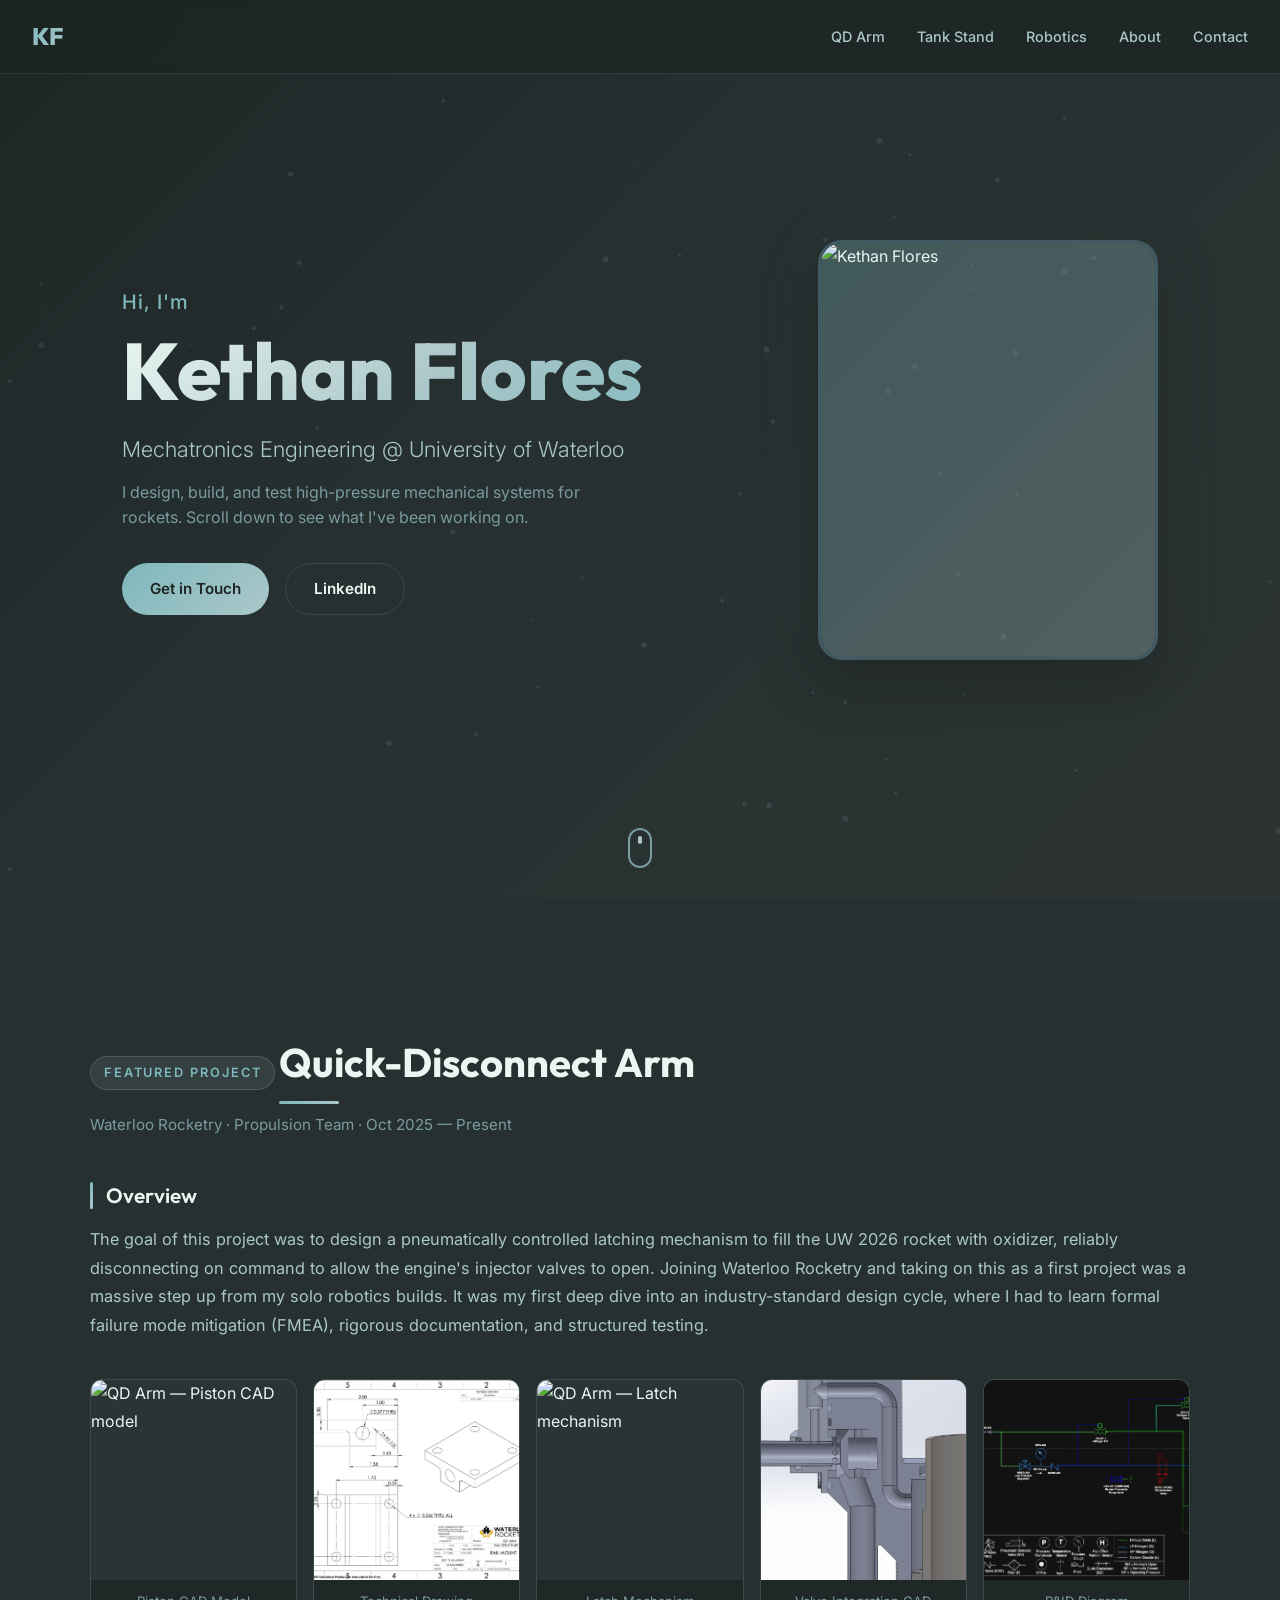
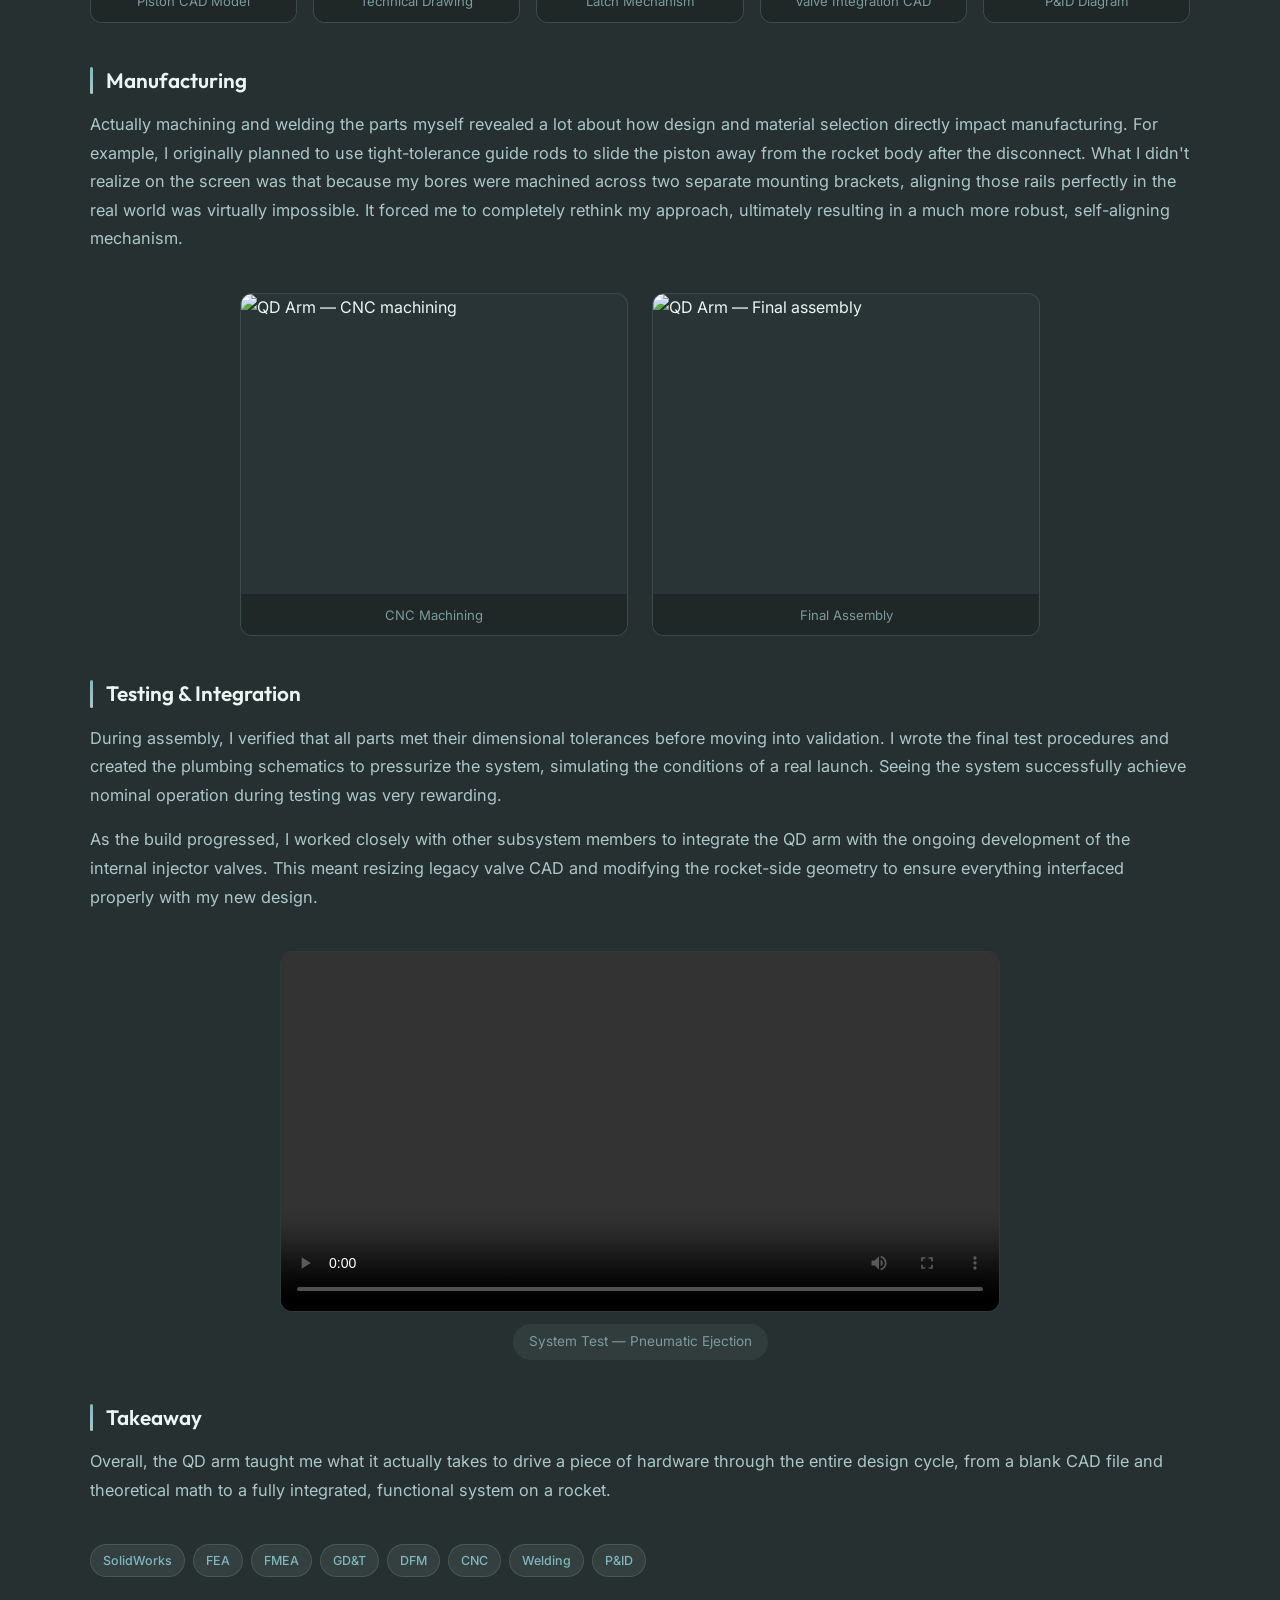
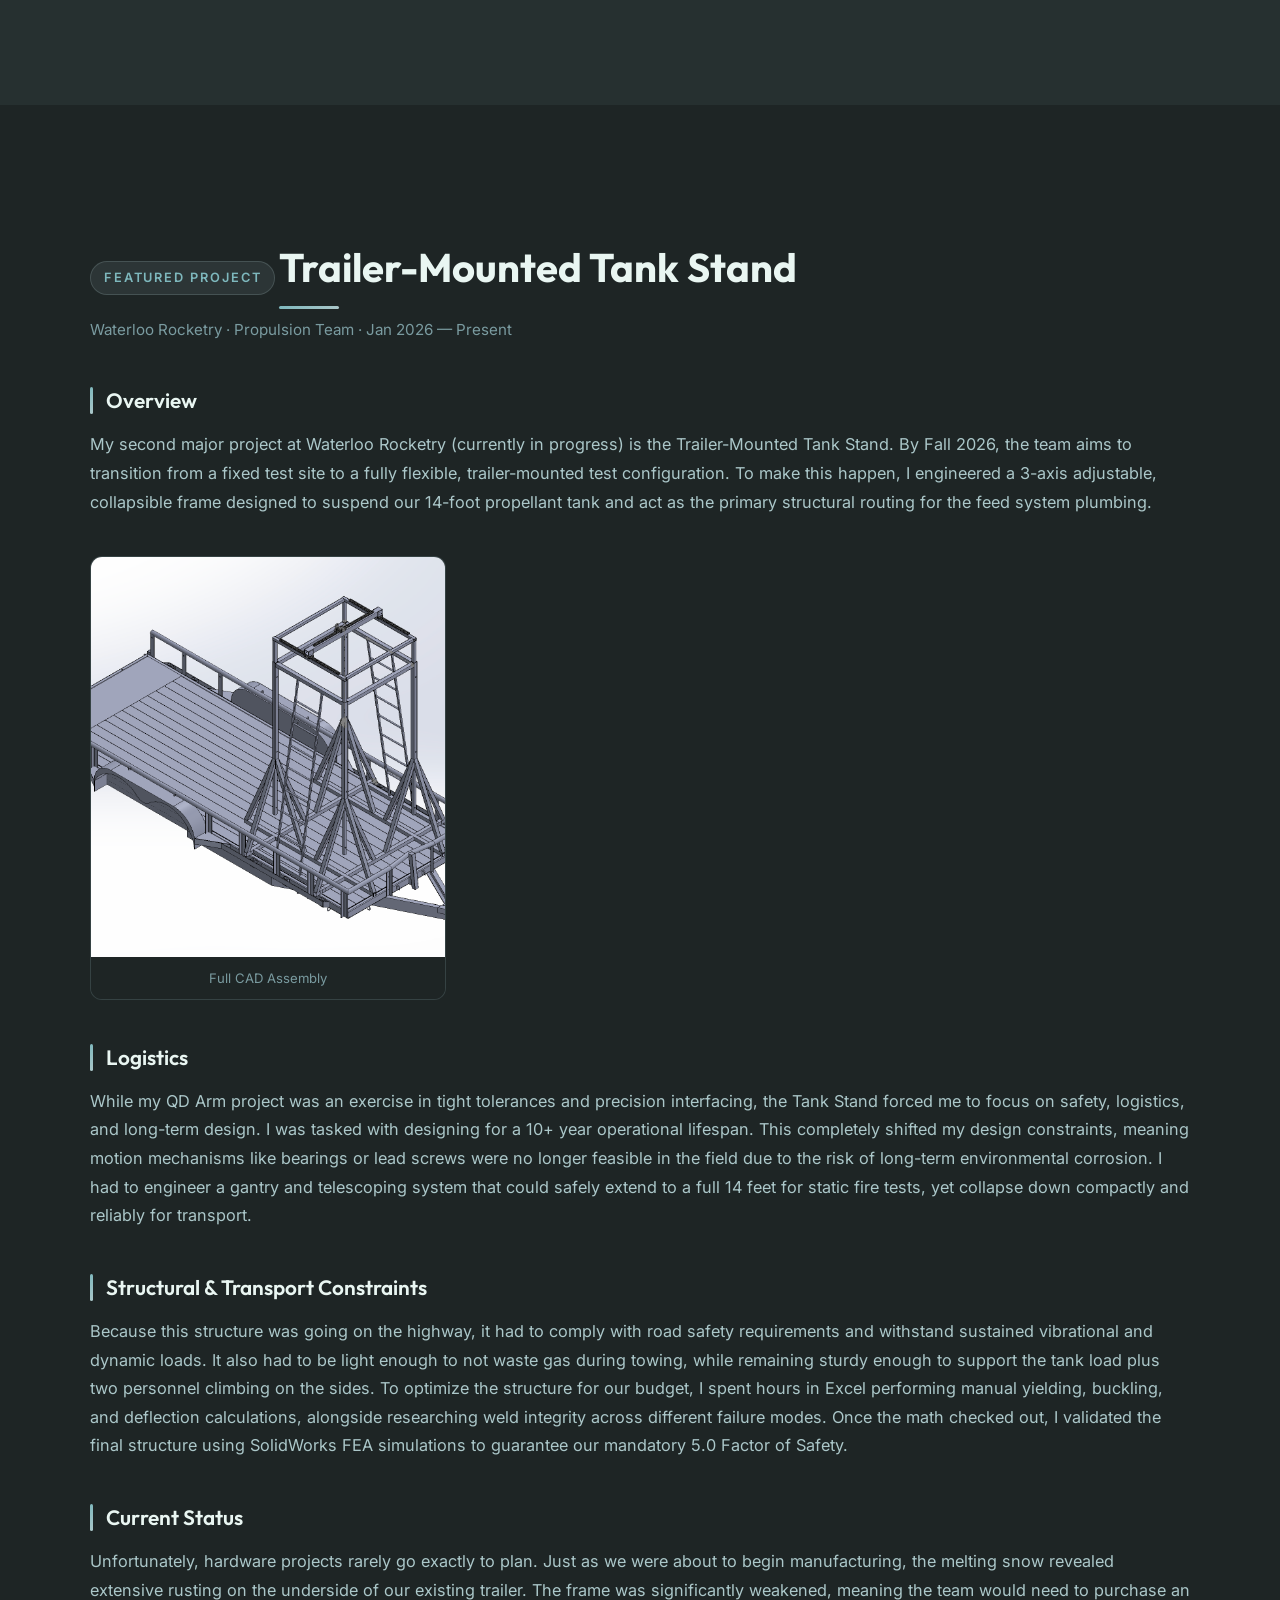
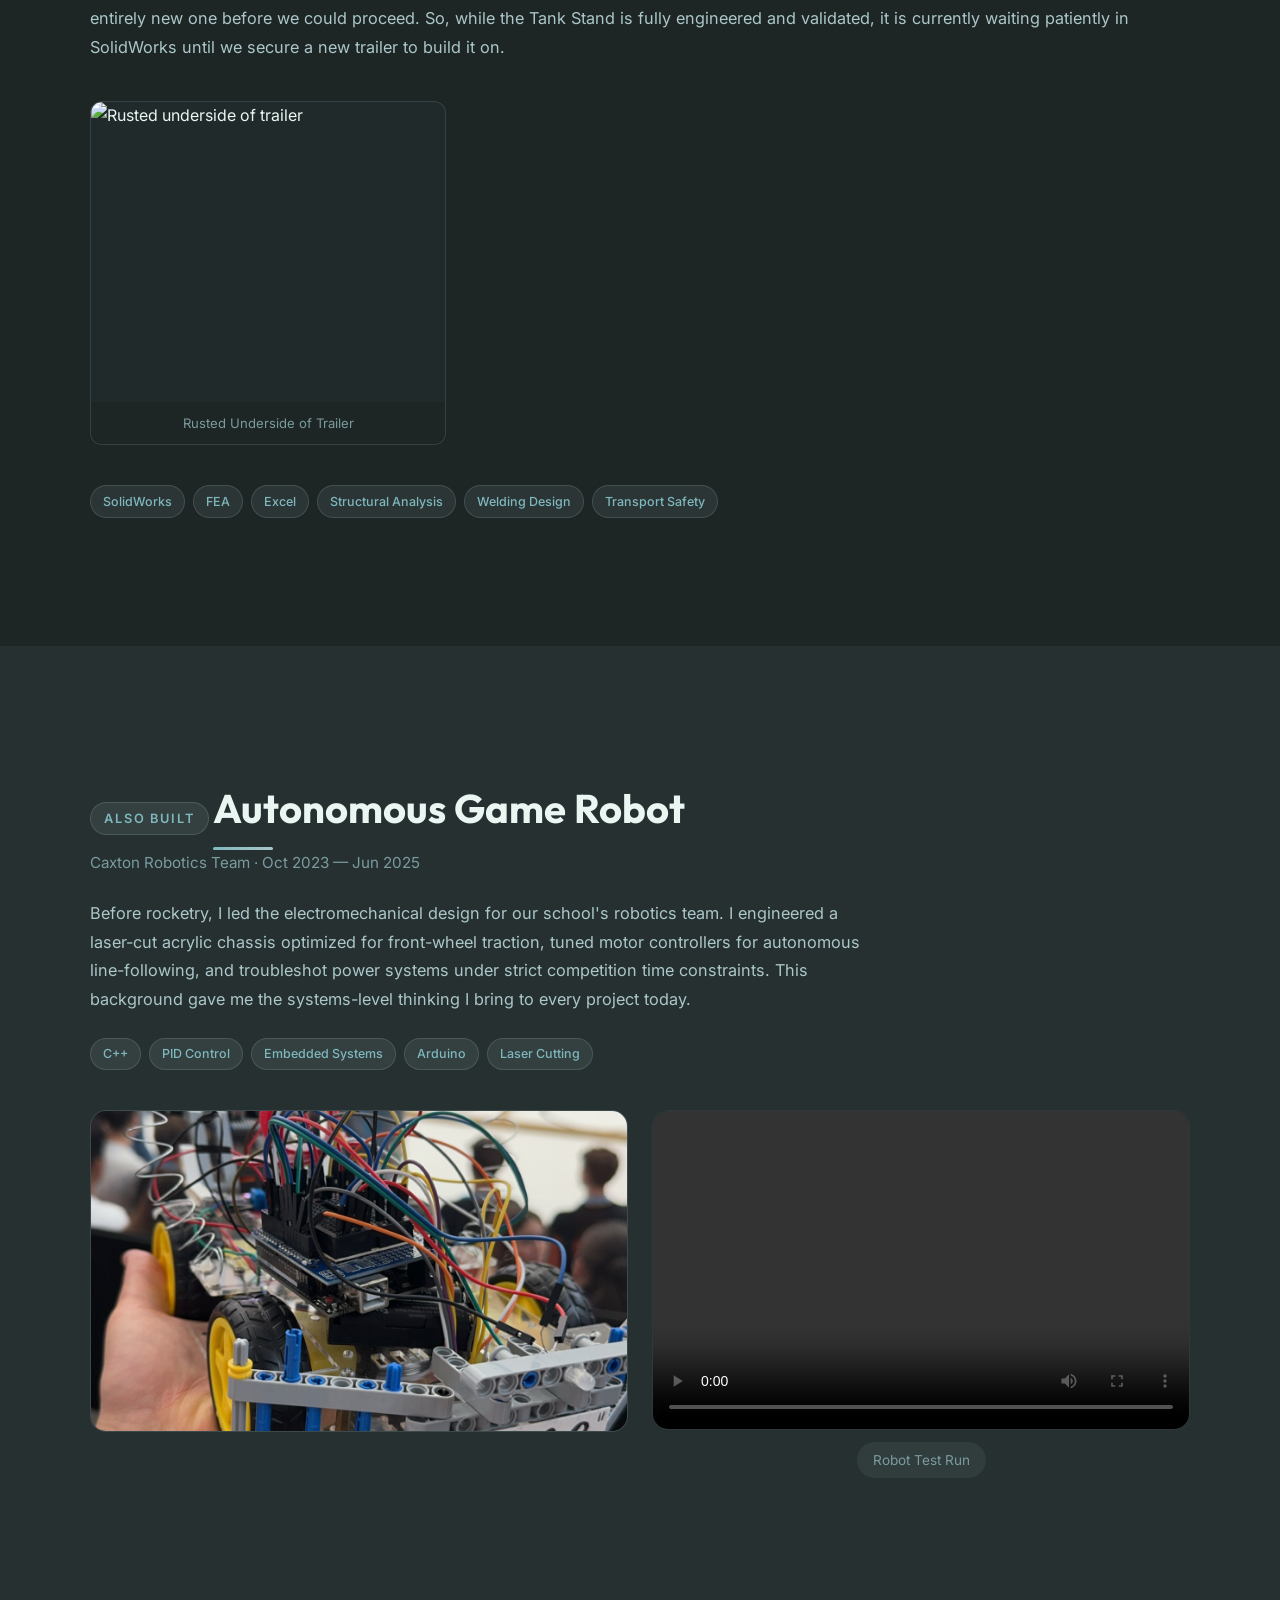
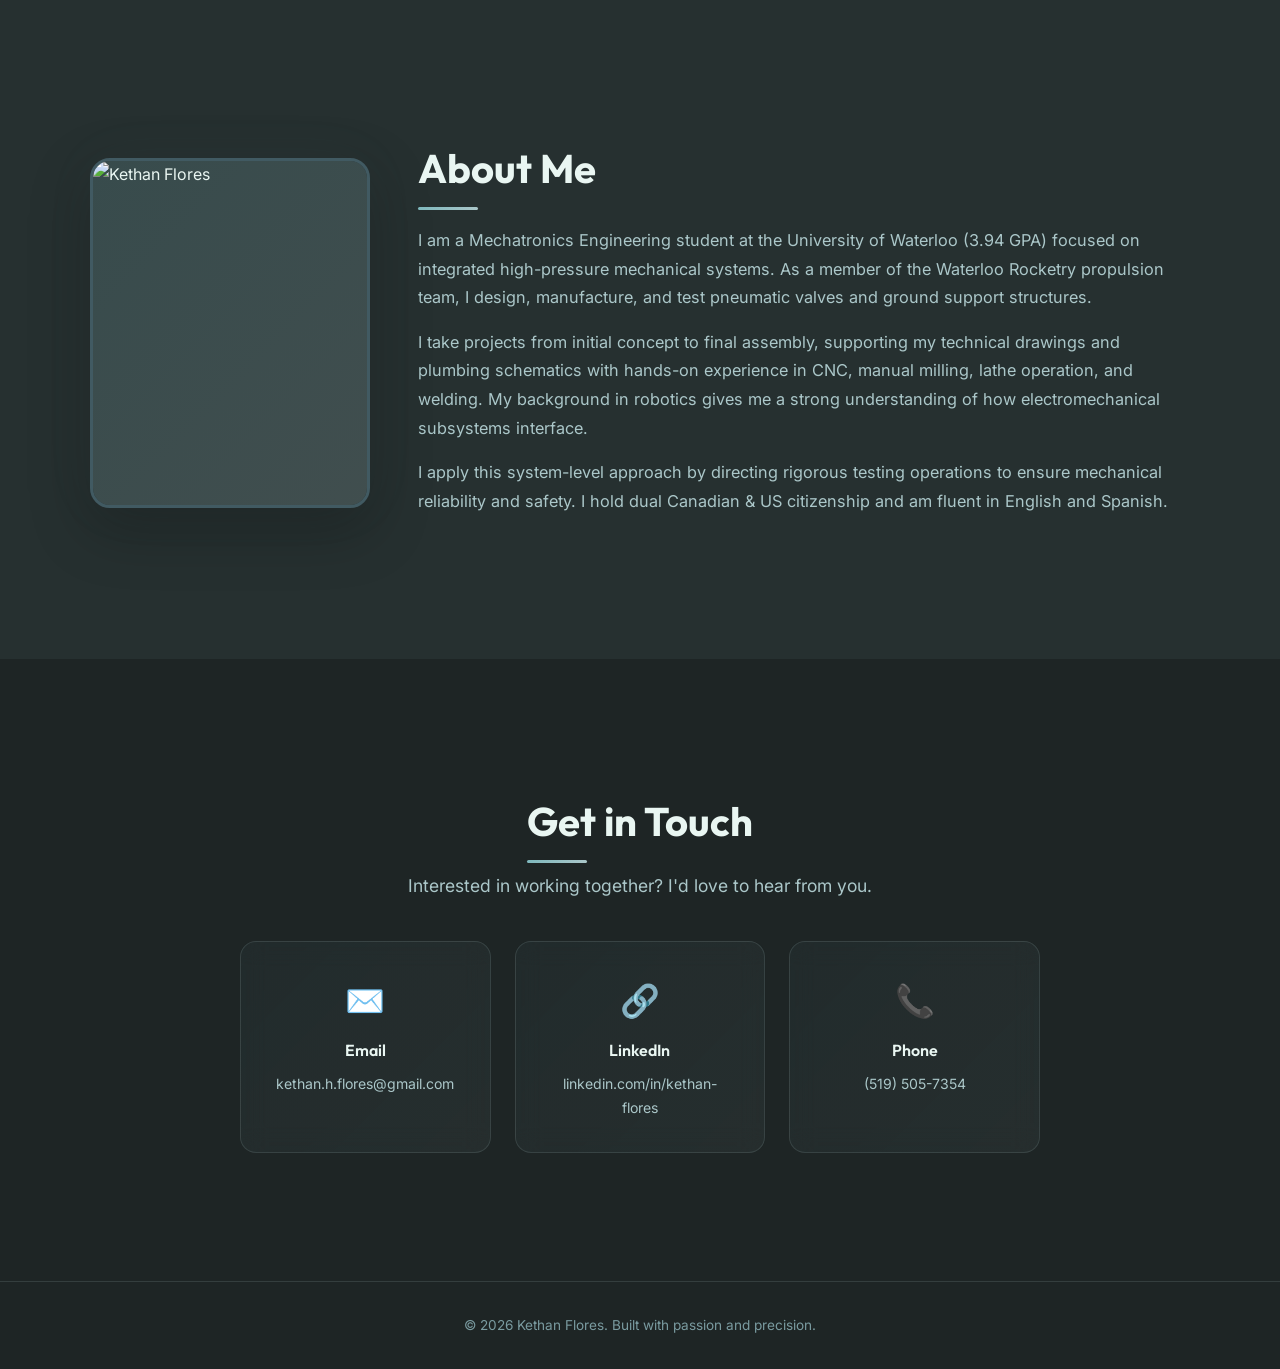
==== index.html @ f3bee2bf "done" ====
<!DOCTYPE html>
<html lang="en">
<head>
  <meta charset="UTF-8">
  <meta name="viewport" content="width=device-width, initial-scale=1.0">
  <title>Kethan Flores | Mechatronics Engineering</title>
  <meta name="description" content="Portfolio of Kethan Flores — Mechatronics Engineering student at the University of Waterloo. Rocketry propulsion, structural design, and robotics.">
  <meta property="og:title" content="Kethan Flores | Mechatronics Engineering">
  <meta property="og:description" content="Mechatronics Engineering student at the University of Waterloo — rocketry propulsion, structural design, and robotics.">
  <meta property="og:type" content="website">
  <link rel="preconnect" href="https://fonts.googleapis.com">
  <link rel="preconnect" href="https://fonts.gstatic.com" crossorigin>
  <link href="https://fonts.googleapis.com/css2?family=Inter:wght@300;400;500;600&family=Outfit:wght@400;500;600;700;800&display=swap" rel="stylesheet">
  <link rel="stylesheet" href="style.css">
</head>
<body>

  <!-- ========== NAV ========== -->
  <nav id="navbar" class="navbar">
    <a href="#hero" class="nav-logo">KF</a>
    <button id="nav-toggle" class="nav-toggle" aria-label="Toggle navigation">
      <span></span><span></span><span></span>
    </button>
    <ul id="nav-links" class="nav-links">
      <li><a href="#qd">QD Arm</a></li>
      <li><a href="#tgse">Tank Stand</a></li>
      <li><a href="#robotics">Robotics</a></li>
      <li><a href="#about">About</a></li>
      <li><a href="#contact">Contact</a></li>
    </ul>
  </nav>

  <!-- ========== HERO ========== -->
  <section id="hero" class="hero">
    <canvas id="hero-canvas"></canvas>
    <div class="hero-content reveal">
      <div class="hero-text">
        <p class="hero-greeting">Hi, I'm</p>
        <h1 class="hero-name">Kethan Flores</h1>
        <p class="hero-tagline">Mechatronics Engineering @ University of Waterloo</p>
        <p class="hero-sub">I design, build, and test high-pressure mechanical systems for rockets. Scroll down to see what I've been working on.</p>
        <div class="hero-links">
          <a href="mailto:kethan.h.flores@gmail.com" class="btn btn-primary">Get in Touch</a>
          <a href="https://linkedin.com/in/kethan-flores" target="_blank" rel="noopener" class="btn btn-outline">LinkedIn</a>
        </div>
      </div>
      <div class="hero-portrait">
        <img src="assets/me_1.png" alt="Kethan Flores" loading="eager">
      </div>
    </div>
    <div class="scroll-indicator">
      <span></span>
    </div>
  </section>

  <!-- ========== QD ARM PROJECT ========== -->
  <section id="qd" class="section project-showcase">
    <div class="container">
      <span class="project-label reveal">Featured Project</span>
      <h2 class="section-title reveal">Quick-Disconnect Arm</h2>
      <p class="project-context reveal">Waterloo Rocketry · Propulsion Team · Oct 2025 — Present</p>

      <!-- Overview -->
      <div class="showcase-block reveal">
        <h3>Overview</h3>
        <p>The goal of this project was to design a pneumatically controlled latching mechanism to fill the UW 2026 rocket with oxidizer, reliably disconnecting on command to allow the engine's injector valves to open. Joining Waterloo Rocketry and taking on this as a first project was a massive step up from my solo robotics builds. It was my first deep dive into an industry-standard design cycle, where I had to learn formal failure mode mitigation (FMEA), rigorous documentation, and structured testing.</p>
      </div>

      <!-- Image Gallery -->
      <div class="showcase-gallery reveal">
        <div class="gallery-item" data-full="assets/qd_piston_cad.png">
          <img src="assets/qd_piston_cad.png" alt="QD Arm — Piston CAD model" loading="lazy">
          <span class="gallery-caption">Piston CAD Model</span>
        </div>
        <div class="gallery-item" data-full="assets/qd_drawing.png">
          <img src="assets/qd_drawing.png" alt="QD Arm — Technical drawing" loading="lazy">
          <span class="gallery-caption">Technical Drawing</span>
        </div>
        <div class="gallery-item" data-full="assets/qd_latch.png">
          <img src="assets/qd_latch.png" alt="QD Arm — Latch mechanism" loading="lazy">
          <span class="gallery-caption">Latch Mechanism</span>
        </div>
        <div class="gallery-item" data-full="assets/qd_valve_integration_cad.png">
          <img src="assets/qd_valve_integration_cad.png" alt="QD Arm — Valve integration CAD" loading="lazy">
          <span class="gallery-caption">Valve Integration CAD</span>
        </div>
        <div class="gallery-item" data-full="assets/qd_pid.png">
          <img src="assets/qd_pid.png" alt="QD Arm — P&ID diagram" loading="lazy">
          <span class="gallery-caption">P&amp;ID Diagram</span>
        </div>
      </div>

      <!-- Manufacturing -->
      <div class="showcase-block reveal">
        <h3>Manufacturing</h3>
        <p>Actually machining and welding the parts myself revealed a lot about how design and material selection directly impact manufacturing. For example, I originally planned to use tight-tolerance guide rods to slide the piston away from the rocket body after the disconnect. What I didn't realize on the screen was that because my bores were machined across two separate mounting brackets, aligning those rails perfectly in the real world was virtually impossible. It forced me to completely rethink my approach, ultimately resulting in a much more robust, self-aligning mechanism.</p>
      </div>

      <!-- Manufacturing images -->
      <div class="showcase-gallery showcase-gallery--centered reveal">
        <div class="gallery-item gallery-item--wide" data-full="assets/qd_cnc.png">
          <img src="assets/qd_cnc.png" alt="QD Arm — CNC machining" loading="lazy">
          <span class="gallery-caption">CNC Machining</span>
        </div>
        <div class="gallery-item gallery-item--wide" data-full="assets/qd_assembly.png">
          <img src="assets/qd_assembly.png" alt="QD Arm — Final assembly" loading="lazy">
          <span class="gallery-caption">Final Assembly</span>
        </div>
      </div>

      <!-- Testing & Integration -->
      <div class="showcase-block reveal">
        <h3>Testing &amp; Integration</h3>
        <p>During assembly, I verified that all parts met their dimensional tolerances before moving into validation. I wrote the final test procedures and created the plumbing schematics to pressurize the system, simulating the conditions of a real launch. Seeing the system successfully achieve nominal operation during testing was very rewarding.</p>
        <p>As the build progressed, I worked closely with other subsystem members to integrate the QD arm with the ongoing development of the internal injector valves. This meant resizing legacy valve CAD and modifying the rocket-side geometry to ensure everything interfaced properly with my new design.</p>
      </div>

      <!-- Test video -->
      <div class="showcase-video reveal">
        <video controls preload="auto">
          <source src="assets/qd_test.mov" type="video/quicktime">
          Your browser does not support the video tag.
        </video>
        <span class="gallery-caption">System Test — Pneumatic Ejection</span>
      </div>

      <!-- Takeaway -->
      <div class="showcase-block reveal">
        <h3>Takeaway</h3>
        <p>Overall, the QD arm taught me what it actually takes to drive a piece of hardware through the entire design cycle, from a blank CAD file and theoretical math to a fully integrated, functional system on a rocket.</p>
      </div>

      <div class="project-tags reveal">
        <span class="tag">SolidWorks</span>
        <span class="tag">FEA</span>
        <span class="tag">FMEA</span>
        <span class="tag">GD&amp;T</span>
        <span class="tag">DFM</span>
        <span class="tag">CNC</span>
        <span class="tag">Welding</span>
        <span class="tag">P&amp;ID</span>
      </div>
    </div>
  </section>

  <!-- ========== TGSE PROJECT ========== -->
  <section id="tgse" class="section project-showcase project-showcase--alt">
    <div class="container">
      <span class="project-label reveal">Featured Project</span>
      <h2 class="section-title reveal">Trailer-Mounted Tank Stand</h2>
      <p class="project-context reveal">Waterloo Rocketry · Propulsion Team · Jan 2026 — Present</p>

      <!-- Overview -->
      <div class="showcase-block reveal">
        <h3>Overview</h3>
        <p>My second major project at Waterloo Rocketry (currently in progress) is the Trailer-Mounted Tank Stand. By Fall 2026, the team aims to transition from a fixed test site to a fully flexible, trailer-mounted test configuration. To make this happen, I engineered a 3-axis adjustable, collapsible frame designed to suspend our 14-foot propellant tank and act as the primary structural routing for the feed system plumbing.</p>
      </div>

      <!-- Image -->
      <div class="showcase-gallery showcase-gallery--wide reveal">
        <div class="gallery-item gallery-item--hero" data-full="assets/tgse_cad.png">
          <img src="assets/tgse_cad.png" alt="Tank Stand — Full CAD assembly" loading="lazy">
          <span class="gallery-caption">Full CAD Assembly</span>
        </div>
      </div>

      <!-- Logistics -->
      <div class="showcase-block reveal">
        <h3>Logistics</h3>
        <p>While my QD Arm project was an exercise in tight tolerances and precision interfacing, the Tank Stand forced me to focus on safety, logistics, and long-term design. I was tasked with designing for a 10+ year operational lifespan. This completely shifted my design constraints, meaning motion mechanisms like bearings or lead screws were no longer feasible in the field due to the risk of long-term environmental corrosion. I had to engineer a gantry and telescoping system that could safely extend to a full 14 feet for static fire tests, yet collapse down compactly and reliably for transport.</p>
      </div>

      <!-- Structural & Transport -->
      <div class="showcase-block reveal">
        <h3>Structural &amp; Transport Constraints</h3>
        <p>Because this structure was going on the highway, it had to comply with road safety requirements and withstand sustained vibrational and dynamic loads. It also had to be light enough to not waste gas during towing, while remaining sturdy enough to support the tank load plus two personnel climbing on the sides. To optimize the structure for our budget, I spent hours in Excel performing manual yielding, buckling, and deflection calculations, alongside researching weld integrity across different failure modes. Once the math checked out, I validated the final structure using SolidWorks FEA simulations to guarantee our mandatory 5.0 Factor of Safety.</p>
      </div>

      <!-- Current status -->
      <div class="showcase-block reveal">
        <h3>Current Status</h3>
        <p>Unfortunately, hardware projects rarely go exactly to plan. Just as we were about to begin manufacturing, the melting snow revealed extensive rusting on the underside of our existing trailer. The frame was significantly weakened, meaning the team would need to purchase an entirely new one before we could proceed. So, while the Tank Stand is fully engineered and validated, it is currently waiting patiently in SolidWorks until we secure a new trailer to build it on.</p>
      </div>

      <!-- Rusted trailer image -->
      <div class="showcase-gallery showcase-gallery--wide reveal">
        <div class="gallery-item gallery-item--wide" data-full="assets/tgse_rusted_trailer.png">
          <img src="assets/tgse_rusted_trailer.png" alt="Rusted underside of trailer" loading="lazy">
          <span class="gallery-caption">Rusted Underside of Trailer</span>
        </div>
      </div>

      <div class="project-tags reveal">
        <span class="tag">SolidWorks</span>
        <span class="tag">FEA</span>
        <span class="tag">Excel</span>
        <span class="tag">Structural Analysis</span>
        <span class="tag">Welding Design</span>
        <span class="tag">Transport Safety</span>
      </div>
    </div>
  </section>

  <!-- ========== ROBOTICS PROJECT ========== -->
  <section id="robotics" class="section project-showcase">
    <div class="container">
      <div class="robotics-layout-v2 reveal">
        <div class="robotics-text-v2">
          <span class="project-label">Also Built</span>
          <h2 class="section-title">Autonomous Game Robot</h2>
          <p class="project-context">Caxton Robotics Team · Oct 2023 — Jun 2025</p>
          <p class="showcase-body">Before rocketry, I led the electromechanical design for our school's robotics team. I engineered a laser-cut acrylic chassis optimized for front-wheel traction, tuned motor controllers for autonomous line-following, and troubleshot power systems under strict competition time constraints. This background gave me the systems-level thinking I bring to every project today.</p>
          <div class="project-tags">
            <span class="tag">C++</span>
            <span class="tag">PID Control</span>
            <span class="tag">Embedded Systems</span>
            <span class="tag">Arduino</span>
            <span class="tag">Laser Cutting</span>
          </div>
        </div>
        <div class="robotics-media-row">
          <div class="robotics-media-item">
            <div class="gallery-item" data-full="assets/robotics_car_picture_new.png">
              <img src="assets/robotics_car_picture_new.png" alt="Autonomous line-following robot" loading="lazy">
            </div>
          </div>
          <div class="robotics-media-item">
            <div class="showcase-video">
              <video controls preload="auto">
                <source src="assets/robotics_test.mov" type="video/quicktime">
                Your browser does not support the video tag.
              </video>
              <span class="gallery-caption">Robot Test Run</span>
            </div>
          </div>
        </div>
      </div>
    </div>
  </section>

  <!-- ========== ABOUT ========== -->
  <section id="about" class="section about">
    <div class="container">
      <div class="about-layout reveal">
        <div class="about-portrait">
          <img src="assets/me_2.png" alt="Kethan Flores" loading="lazy">
        </div>
        <div class="about-text">
          <h2 class="section-title">About Me</h2>
          <p>I am a Mechatronics Engineering student at the University of Waterloo (3.94 GPA) focused on integrated high-pressure mechanical systems. As a member of the Waterloo Rocketry propulsion team, I design, manufacture, and test pneumatic valves and ground support structures.</p>
          <p>I take projects from initial concept to final assembly, supporting my technical drawings and plumbing schematics with hands-on experience in CNC, manual milling, lathe operation, and welding. My background in robotics gives me a strong understanding of how electromechanical subsystems interface.</p>
          <p>I apply this system-level approach by directing rigorous testing operations to ensure mechanical reliability and safety. I hold dual Canadian &amp; US citizenship and am fluent in English and Spanish.</p>
        </div>
      </div>
    </div>
  </section>

  <!-- ========== CONTACT ========== -->
  <section id="contact" class="section contact">
    <div class="container">
      <h2 class="section-title reveal">Get in Touch</h2>
      <p class="contact-intro reveal">Interested in working together? I'd love to hear from you.</p>
      <div class="contact-links reveal">
        <a href="mailto:kethan.h.flores@gmail.com" class="contact-card glass-card" id="contact-email">
          <span class="contact-icon">✉️</span>
          <span class="contact-label">Email</span>
          <span class="contact-value">kethan.h.flores@gmail.com</span>
        </a>
        <a href="https://linkedin.com/in/kethan-flores" target="_blank" rel="noopener" class="contact-card glass-card" id="contact-linkedin">
          <span class="contact-icon">🔗</span>
          <span class="contact-label">LinkedIn</span>
          <span class="contact-value">linkedin.com/in/kethan-flores</span>
        </a>
        <a href="tel:+15195057354" class="contact-card glass-card" id="contact-phone">
          <span class="contact-icon">📞</span>
          <span class="contact-label">Phone</span>
          <span class="contact-value">(519) 505-7354</span>
        </a>
      </div>
    </div>
  </section>

  <!-- ========== FOOTER ========== -->
  <footer class="footer">
    <p>&copy; 2026 Kethan Flores. Built with passion and precision.</p>
  </footer>

  <!-- Lightbox overlay -->
  <div id="lightbox" class="lightbox" aria-hidden="true">
    <button class="lightbox-close" aria-label="Close lightbox">&times;</button>
    <img class="lightbox-img" src="" alt="Full-size image">
  </div>

  <script src="script.js"></script>
</body>
</html>
---- style.css ----
/* ============================================================
   DESIGN TOKENS — Cool Dark Palette
   ============================================================ */
:root {
  /* Palette from palette.png */
  --color-charcoal: #2d3333;
  --color-steel: #415a62;
  --color-grey-blue: #abc7c9;
  --color-offwhite: #e9f6f2;

  /* Derived palette */
  --bg-primary: #1e2525;
  --bg-secondary: #263030;
  --bg-card: rgba(65, 90, 98, 0.18);
  --border-glass: rgba(171, 199, 201, 0.15);
  --text-primary: #e9f6f2;
  --text-secondary: #abc7c9;
  --text-muted: #7a9ba0;
  --accent-1: #abc7c9;
  --accent-2: #7eb8bd;
  --accent-3: #415a62;
  --gradient-hero: linear-gradient(135deg, #1e2525 0%, #263030 40%, #2d3333 100%);
  --gradient-accent: linear-gradient(135deg, var(--accent-2), var(--accent-1));
  --gradient-card: linear-gradient(135deg, rgba(65,90,98,0.12), rgba(171,199,201,0.06));
  --shadow-glow: 0 0 40px rgba(171, 199, 201, 0.08);

  /* Typography */
  --font-heading: 'Outfit', sans-serif;
  --font-body: 'Inter', sans-serif;

  /* Spacing */
  --section-pad: clamp(4rem, 10vw, 8rem);
  --container-max: 1100px;

  /* Transitions */
  --ease-out: cubic-bezier(0.16, 1, 0.3, 1);
}

/* ============================================================
   RESET & BASE
   ============================================================ */
*, *::before, *::after { margin: 0; padding: 0; box-sizing: border-box; }

html {
  scroll-behavior: smooth;
  scroll-padding-top: 5rem;
}

body {
  font-family: var(--font-body);
  background: var(--bg-primary);
  color: var(--text-primary);
  line-height: 1.7;
  overflow-x: hidden;
  -webkit-font-smoothing: antialiased;
}

a { color: inherit; text-decoration: none; }
ul { list-style: none; }
img { max-width: 100%; display: block; }

::selection {
  background: rgba(171, 199, 201, 0.3);
  color: #e9f6f2;
}

/* ============================================================
   SCROLLBAR
   ============================================================ */
::-webkit-scrollbar { width: 6px; }
::-webkit-scrollbar-track { background: var(--bg-primary); }
::-webkit-scrollbar-thumb { background: var(--accent-3); border-radius: 3px; }

/* ============================================================
   NAVBAR
   ============================================================ */
.navbar {
  position: fixed;
  top: 0; left: 0; right: 0;
  z-index: 1000;
  display: flex;
  align-items: center;
  justify-content: space-between;
  padding: 1rem 2rem;
  backdrop-filter: blur(16px);
  -webkit-backdrop-filter: blur(16px);
  background: rgba(30, 37, 37, 0.85);
  border-bottom: 1px solid var(--border-glass);
  transition: background 0.3s, box-shadow 0.3s;
}

.navbar.scrolled {
  background: rgba(30, 37, 37, 0.95);
  box-shadow: 0 4px 30px rgba(0, 0, 0, 0.2);
}

.nav-logo {
  font-family: var(--font-heading);
  font-weight: 800;
  font-size: 1.5rem;
  background: var(--gradient-accent);
  -webkit-background-clip: text;
  -webkit-text-fill-color: transparent;
  background-clip: text;
}

.nav-links {
  display: flex;
  gap: 2rem;
}

.nav-links a {
  font-size: 0.9rem;
  font-weight: 500;
  color: var(--text-secondary);
  position: relative;
  transition: color 0.3s;
}

.nav-links a::after {
  content: '';
  position: absolute;
  bottom: -4px; left: 0;
  width: 0; height: 2px;
  background: var(--gradient-accent);
  border-radius: 1px;
  transition: width 0.3s var(--ease-out);
}

.nav-links a:hover,
.nav-links a.active {
  color: var(--text-primary);
}

.nav-links a:hover::after,
.nav-links a.active::after {
  width: 100%;
}

/* Mobile toggle */
.nav-toggle {
  display: none;
  background: none;
  border: none;
  cursor: pointer;
  flex-direction: column;
  gap: 5px;
  padding: 4px;
}

.nav-toggle span {
  display: block;
  width: 24px; height: 2px;
  background: var(--text-primary);
  border-radius: 2px;
  transition: transform 0.3s, opacity 0.3s;
}

.nav-toggle.open span:nth-child(1) { transform: translateY(7px) rotate(45deg); }
.nav-toggle.open span:nth-child(2) { opacity: 0; }
.nav-toggle.open span:nth-child(3) { transform: translateY(-7px) rotate(-45deg); }

/* ============================================================
   HERO
   ============================================================ */
.hero {
  position: relative;
  min-height: 100vh;
  display: flex;
  align-items: center;
  justify-content: center;
  background: var(--gradient-hero);
  overflow: hidden;
}

#hero-canvas {
  position: absolute;
  inset: 0;
  width: 100%;
  height: 100%;
  pointer-events: none;
  opacity: 0.35;
}

.hero-content {
  position: relative;
  z-index: 1;
  display: flex;
  align-items: center;
  gap: 4rem;
  padding: 2rem;
  max-width: var(--container-max);
  width: 100%;
}

.hero-text {
  flex: 1;
}

.hero-greeting {
  font-size: clamp(1rem, 2vw, 1.25rem);
  color: var(--accent-2);
  font-weight: 500;
  letter-spacing: 0.05em;
  margin-bottom: 0.5rem;
}

.hero-name {
  font-family: var(--font-heading);
  font-size: clamp(2.5rem, 7vw, 5rem);
  font-weight: 800;
  line-height: 1.1;
  background: linear-gradient(135deg, #e9f6f2 0%, #abc7c9 50%, #7eb8bd 100%);
  -webkit-background-clip: text;
  -webkit-text-fill-color: transparent;
  background-clip: text;
  margin-bottom: 1rem;
}

.hero-tagline {
  font-size: clamp(1rem, 2.5vw, 1.35rem);
  color: var(--text-secondary);
  font-weight: 300;
  margin-bottom: 0.75rem;
}

.hero-sub {
  font-size: 1rem;
  color: var(--text-muted);
  max-width: 480px;
  margin-bottom: 2rem;
  line-height: 1.6;
}

.hero-links {
  display: flex;
  gap: 1rem;
  flex-wrap: wrap;
}

/* Hero portrait — larger */
.hero-portrait {
  flex: 0 0 340px;
  width: 340px;
  height: 420px;
  border-radius: 24px;
  overflow: hidden;
  border: 3px solid var(--color-steel);
  box-shadow: 0 20px 60px rgba(0, 0, 0, 0.3), 0 0 80px rgba(171, 199, 201, 0.06);
  position: relative;
}

.hero-portrait::before {
  content: '';
  position: absolute;
  inset: -3px;
  border-radius: 27px;
  background: var(--gradient-accent);
  z-index: -1;
  opacity: 0.3;
}

.hero-portrait img {
  width: 100%;
  height: 100%;
  object-fit: cover;
}

/* Buttons */
.btn {
  display: inline-flex;
  align-items: center;
  gap: 0.5rem;
  padding: 0.75rem 1.75rem;
  border-radius: 50px;
  font-family: var(--font-body);
  font-size: 0.95rem;
  font-weight: 600;
  transition: transform 0.3s var(--ease-out), box-shadow 0.3s;
  cursor: pointer;
}

.btn-primary {
  background: var(--gradient-accent);
  color: #1e2525;
  border: none;
}

.btn-primary:hover {
  transform: translateY(-2px);
  box-shadow: 0 8px 30px rgba(171, 199, 201, 0.25);
}

.btn-outline {
  background: transparent;
  color: var(--text-primary);
  border: 1.5px solid var(--border-glass);
  backdrop-filter: blur(8px);
}

.btn-outline:hover {
  border-color: var(--accent-1);
  transform: translateY(-2px);
  box-shadow: 0 8px 30px rgba(171, 199, 201, 0.1);
}

/* Scroll indicator */
.scroll-indicator {
  position: absolute;
  bottom: 2rem;
  left: 50%;
  transform: translateX(-50%);
  z-index: 1;
}

.scroll-indicator span {
  display: block;
  width: 24px; height: 40px;
  border: 2px solid var(--text-muted);
  border-radius: 12px;
  position: relative;
}

.scroll-indicator span::after {
  content: '';
  position: absolute;
  top: 6px; left: 50%;
  transform: translateX(-50%);
  width: 4px; height: 8px;
  background: var(--accent-1);
  border-radius: 2px;
  animation: scrollPulse 2s ease-in-out infinite;
}

@keyframes scrollPulse {
  0%, 100% { opacity: 1; transform: translateX(-50%) translateY(0); }
  50% { opacity: 0.3; transform: translateX(-50%) translateY(12px); }
}

/* ============================================================
   SECTIONS (shared)
   ============================================================ */
.section {
  padding: var(--section-pad) 2rem;
}

.container {
  max-width: var(--container-max);
  margin: 0 auto;
}

.section-title {
  font-family: var(--font-heading);
  font-size: clamp(1.75rem, 4vw, 2.5rem);
  font-weight: 700;
  margin-bottom: 1rem;
  position: relative;
  display: inline-block;
  color: var(--text-primary);
}

.section-title::after {
  content: '';
  position: absolute;
  bottom: -8px; left: 0;
  width: 60px; height: 3px;
  background: var(--gradient-accent);
  border-radius: 2px;
}

/* Glass cards */
.glass-card {
  background: var(--gradient-card);
  border: 1px solid var(--border-glass);
  backdrop-filter: blur(12px);
  -webkit-backdrop-filter: blur(12px);
  border-radius: 16px;
  padding: 2rem;
  transition: transform 0.4s var(--ease-out), border-color 0.4s, box-shadow 0.4s;
}

.glass-card:hover {
  transform: translateY(-4px);
  border-color: rgba(171, 199, 201, 0.3);
  box-shadow: var(--shadow-glow);
}

/* ============================================================
   PROJECT SHOWCASE
   ============================================================ */
.project-showcase {
  background: var(--bg-secondary);
}

.project-showcase--alt {
  background: var(--bg-primary);
}

.project-label {
  display: inline-block;
  font-size: 0.8rem;
  font-weight: 600;
  text-transform: uppercase;
  letter-spacing: 0.15em;
  color: var(--accent-2);
  margin-bottom: 0.5rem;
  padding: 0.3rem 0.8rem;
  background: rgba(171, 199, 201, 0.1);
  border: 1px solid rgba(171, 199, 201, 0.2);
  border-radius: 50px;
}

.project-context {
  color: var(--text-muted);
  font-size: 0.95rem;
  margin-bottom: 2.5rem;
  font-weight: 400;
}

/* Showcase text blocks */
.showcase-block {
  margin-bottom: 2.5rem;
}

.showcase-block h3 {
  font-family: var(--font-heading);
  font-size: 1.3rem;
  font-weight: 600;
  margin-bottom: 0.75rem;
  color: var(--text-primary);
  position: relative;
  padding-left: 1rem;
}

.showcase-block h3::before {
  content: '';
  position: absolute;
  left: 0;
  top: 4px;
  bottom: 4px;
  width: 3px;
  background: var(--gradient-accent);
  border-radius: 2px;
}

.showcase-block p {
  color: var(--text-secondary);
  font-size: 1.02rem;
  line-height: 1.75;
  margin-bottom: 1rem;
}

.showcase-body {
  color: var(--text-secondary);
  font-size: 1.02rem;
  line-height: 1.75;
  margin-bottom: 1.5rem;
}

/* ============================================================
   IMAGE GALLERY
   ============================================================ */
.showcase-gallery {
  display: grid;
  grid-template-columns: repeat(auto-fill, minmax(200px, 1fr));
  gap: 1rem;
  margin-bottom: 2.5rem;
}

.showcase-gallery--wide {
  grid-template-columns: repeat(auto-fill, minmax(300px, 1fr));
}

/* Centered gallery — for QD manufacturing images */
.showcase-gallery--centered {
  display: grid;
  grid-template-columns: repeat(2, 1fr);
  gap: 1.5rem;
  margin-bottom: 2.5rem;
  max-width: 800px;
  margin-left: auto;
  margin-right: auto;
}

.gallery-item {
  position: relative;
  border-radius: 12px;
  overflow: hidden;
  border: 1px solid var(--border-glass);
  cursor: pointer;
  transition: transform 0.4s var(--ease-out), box-shadow 0.4s;
  background: rgba(65, 90, 98, 0.1);
}

.gallery-item:hover {
  transform: translateY(-4px) scale(1.02);
  box-shadow: 0 12px 40px rgba(0, 0, 0, 0.2);
}

.gallery-item img {
  width: 100%;
  height: 200px;
  object-fit: cover;
  transition: transform 0.6s var(--ease-out);
}

.gallery-item:hover img {
  transform: scale(1.05);
}

.gallery-item--wide img {
  height: 300px;
}

.gallery-item--hero img {
  height: 400px;
}

.gallery-caption {
  display: block;
  padding: 0.6rem 0.8rem;
  font-size: 0.82rem;
  color: var(--text-muted);
  background: rgba(30, 37, 37, 0.85);
  text-align: center;
}

/* ============================================================
   VIDEO
   ============================================================ */
.showcase-video {
  margin-bottom: 2.5rem;
  text-align: center;
}

.showcase-video video {
  width: 100%;
  max-width: 720px;
  border-radius: 12px;
  border: 1px solid var(--border-glass);
  background: #1a2020;
  margin: 0 auto;
  display: block;
}

.showcase-video .gallery-caption {
  display: inline-block;
  margin-top: 0.75rem;
  padding: 0.4rem 1rem;
  background: rgba(171, 199, 201, 0.08);
  border-radius: 50px;
  font-size: 0.85rem;
}

/* ============================================================
   PROJECT TAGS
   ============================================================ */
.project-tags {
  display: flex;
  flex-wrap: wrap;
  gap: 0.5rem;
  margin-top: 1.5rem;
}

.tag {
  display: inline-block;
  padding: 0.3rem 0.75rem;
  font-size: 0.78rem;
  font-weight: 500;
  border-radius: 50px;
  background: rgba(171, 199, 201, 0.1);
  color: var(--accent-2);
  border: 1px solid rgba(171, 199, 201, 0.18);
  transition: background 0.3s, transform 0.3s;
}

.tag:hover {
  background: rgba(171, 199, 201, 0.2);
  transform: translateY(-1px);
}

/* ============================================================
   ROBOTICS — V2: text-above, media side-by-side below
   ============================================================ */
.robotics-layout-v2 {
  display: flex;
  flex-direction: column;
  gap: 2.5rem;
}

.robotics-text-v2 .section-title {
  margin-bottom: 0.5rem;
}

.robotics-text-v2 .project-context {
  margin-bottom: 1.5rem;
}

.robotics-text-v2 .showcase-body {
  margin-bottom: 1.5rem;
  max-width: 780px;
}

.robotics-media-row {
  display: grid;
  grid-template-columns: 1fr 1fr;
  gap: 1.5rem;
  align-items: start;
}

.robotics-media-item .gallery-item {
  border-radius: 16px;
}

.robotics-media-item .gallery-item img {
  height: 320px;
  object-fit: cover;
}

.robotics-media-item .showcase-video {
  margin-bottom: 0;
}

.robotics-media-item .showcase-video video {
  max-width: 100%;
  width: 100%;
  height: 320px;
  object-fit: cover;
  border-radius: 16px;
}

/* ============================================================
   ABOUT
   ============================================================ */
.about {
  background: var(--bg-secondary);
}

.about-layout {
  display: grid;
  grid-template-columns: 280px 1fr;
  gap: 3rem;
  align-items: center;
}

.about-portrait {
  width: 280px;
  height: 350px;
  border-radius: 20px;
  overflow: hidden;
  border: 3px solid var(--color-steel);
  box-shadow: 0 20px 60px rgba(0, 0, 0, 0.25), 0 0 60px rgba(171, 199, 201, 0.04);
  position: relative;
}

.about-portrait::before {
  content: '';
  position: absolute;
  inset: -3px;
  border-radius: 23px;
  background: var(--gradient-accent);
  z-index: -1;
  opacity: 0.2;
}

.about-portrait img {
  width: 100%;
  height: 100%;
  object-fit: cover;
}

.about-text .section-title {
  margin-bottom: 1.5rem;
}

.about-text p {
  color: var(--text-secondary);
  margin-bottom: 1rem;
  font-size: 1.02rem;
  line-height: 1.75;
}

.about-text strong {
  color: var(--text-primary);
}

/* ============================================================
   CONTACT
   ============================================================ */
.contact {
  background: var(--bg-primary);
  text-align: center;
}

.contact-intro {
  color: var(--text-secondary);
  font-size: 1.1rem;
  margin-bottom: 2.5rem;
}

.contact-links {
  display: grid;
  grid-template-columns: repeat(auto-fit, minmax(220px, 1fr));
  gap: 1.5rem;
  max-width: 800px;
  margin: 0 auto;
}

.contact-card {
  display: flex;
  flex-direction: column;
  align-items: center;
  gap: 0.5rem;
  text-align: center;
  cursor: pointer;
}

.contact-icon {
  font-size: 2rem;
}

.contact-label {
  font-family: var(--font-heading);
  font-weight: 600;
  font-size: 1rem;
}

.contact-value {
  color: var(--text-secondary);
  font-size: 0.88rem;
}

/* ============================================================
   FOOTER
   ============================================================ */
.footer {
  text-align: center;
  padding: 2rem;
  color: var(--text-muted);
  font-size: 0.85rem;
  border-top: 1px solid var(--border-glass);
}

/* ============================================================
   LIGHTBOX
   ============================================================ */
.lightbox {
  position: fixed;
  inset: 0;
  z-index: 9999;
  background: rgba(30, 37, 37, 0.92);
  backdrop-filter: blur(8px);
  display: flex;
  align-items: center;
  justify-content: center;
  opacity: 0;
  pointer-events: none;
  transition: opacity 0.3s ease;
}

.lightbox.active {
  opacity: 1;
  pointer-events: auto;
}

.lightbox-close {
  position: absolute;
  top: 1.5rem;
  right: 2rem;
  font-size: 2.5rem;
  color: var(--color-offwhite);
  background: none;
  border: none;
  cursor: pointer;
  z-index: 10;
  transition: color 0.3s;
  line-height: 1;
}

.lightbox-close:hover {
  color: #fff;
}

.lightbox-img {
  max-width: 90vw;
  max-height: 85vh;
  border-radius: 8px;
  box-shadow: 0 20px 80px rgba(0,0,0,0.4);
  object-fit: contain;
}

/* ============================================================
   REVEAL ANIMATION
   ============================================================ */
.reveal {
  opacity: 0;
  transform: translateY(30px);
  transition: opacity 0.8s var(--ease-out), transform 0.8s var(--ease-out);
}

.reveal.visible {
  opacity: 1;
  transform: translateY(0);
}

/* stagger children */
.reveal:nth-child(2) { transition-delay: 0.1s; }
.reveal:nth-child(3) { transition-delay: 0.2s; }

/* ============================================================
   RESPONSIVE
   ============================================================ */
@media (max-width: 768px) {
  .nav-toggle { display: flex; }

  .nav-links {
    position: fixed;
    top: 0; right: -100%;
    width: 70%;
    height: 100vh;
    flex-direction: column;
    justify-content: center;
    align-items: center;
    background: rgba(30, 37, 37, 0.97);
    backdrop-filter: blur(20px);
    -webkit-backdrop-filter: blur(20px);
    transition: right 0.4s var(--ease-out);
    gap: 2.5rem;
  }

  .nav-links.open { right: 0; }
  .nav-links a { font-size: 1.2rem; }

  /* Hero stacking */
  .hero-content {
    flex-direction: column-reverse;
    text-align: center;
    gap: 2rem;
  }

  .hero-portrait {
    flex: 0 0 240px;
    width: 240px;
    height: 300px;
  }

  .hero-sub {
    margin-left: auto;
    margin-right: auto;
  }

  .hero-links {
    justify-content: center;
  }

  /* About stacking */
  .about-layout {
    grid-template-columns: 1fr;
    text-align: center;
  }

  .about-portrait {
    width: 220px;
    height: 280px;
    margin: 0 auto;
  }

  .about-text .section-title::after {
    left: 50%;
    transform: translateX(-50%);
  }

  /* Robotics stacking */
  .robotics-media-row {
    grid-template-columns: 1fr;
  }

  .robotics-media-item .gallery-item img,
  .robotics-media-item .showcase-video video {
    height: 250px;
  }

  /* Gallery adjustments */
  .showcase-gallery {
    grid-template-columns: repeat(auto-fill, minmax(150px, 1fr));
  }

  .showcase-gallery--centered {
    grid-template-columns: 1fr;
    max-width: 400px;
  }

  .gallery-item img {
    height: 160px;
  }

  .gallery-item--wide img {
    height: 220px;
  }

  .gallery-item--hero img {
    height: 280px;
  }
}

@media (max-width: 480px) {
  .navbar { padding: 0.75rem 1.25rem; }
  .section { padding: var(--section-pad) 1.25rem; }
  .glass-card { padding: 1.5rem; }
  .hero-links { flex-direction: column; align-items: center; }
  .contact-links { grid-template-columns: 1fr; }

  .showcase-gallery,
  .showcase-gallery--centered {
    grid-template-columns: 1fr;
  }

  .gallery-item img,
  .gallery-item--wide img,
  .gallery-item--hero img {
    height: 200px;
  }
}
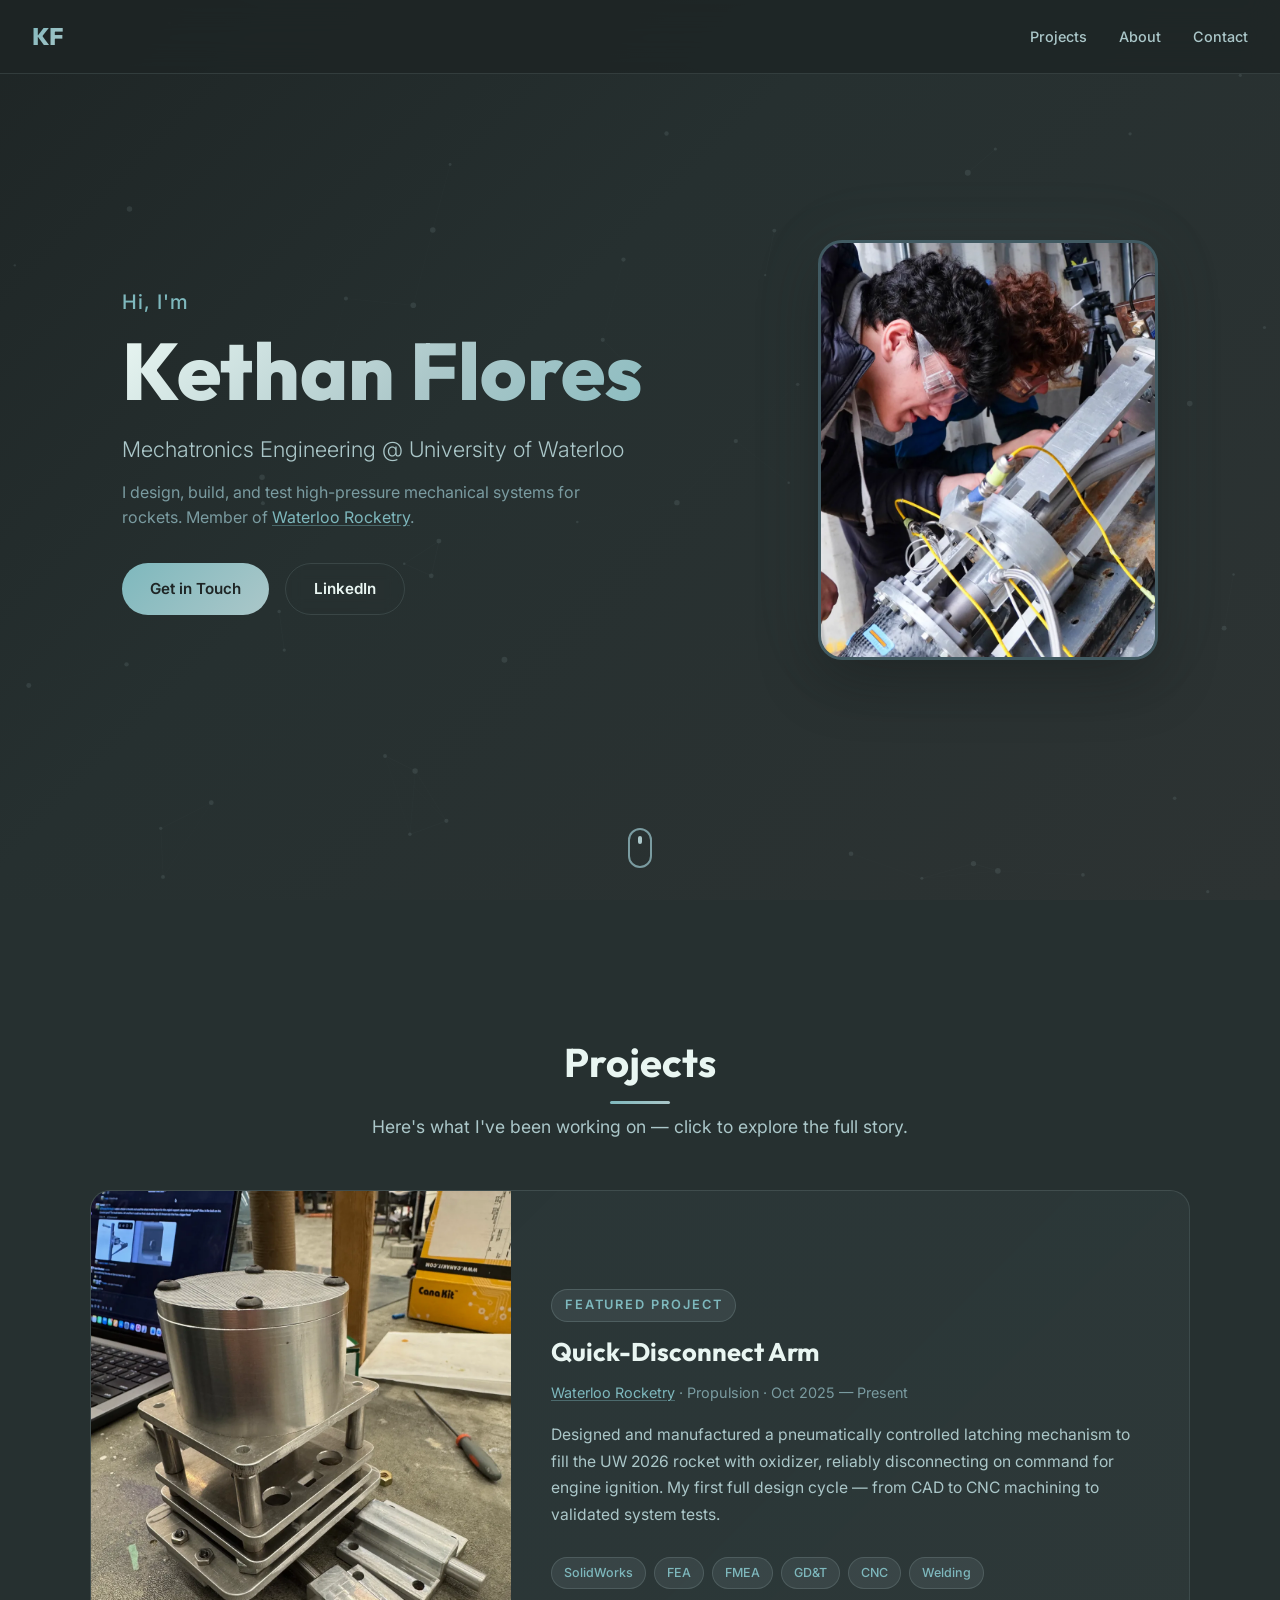
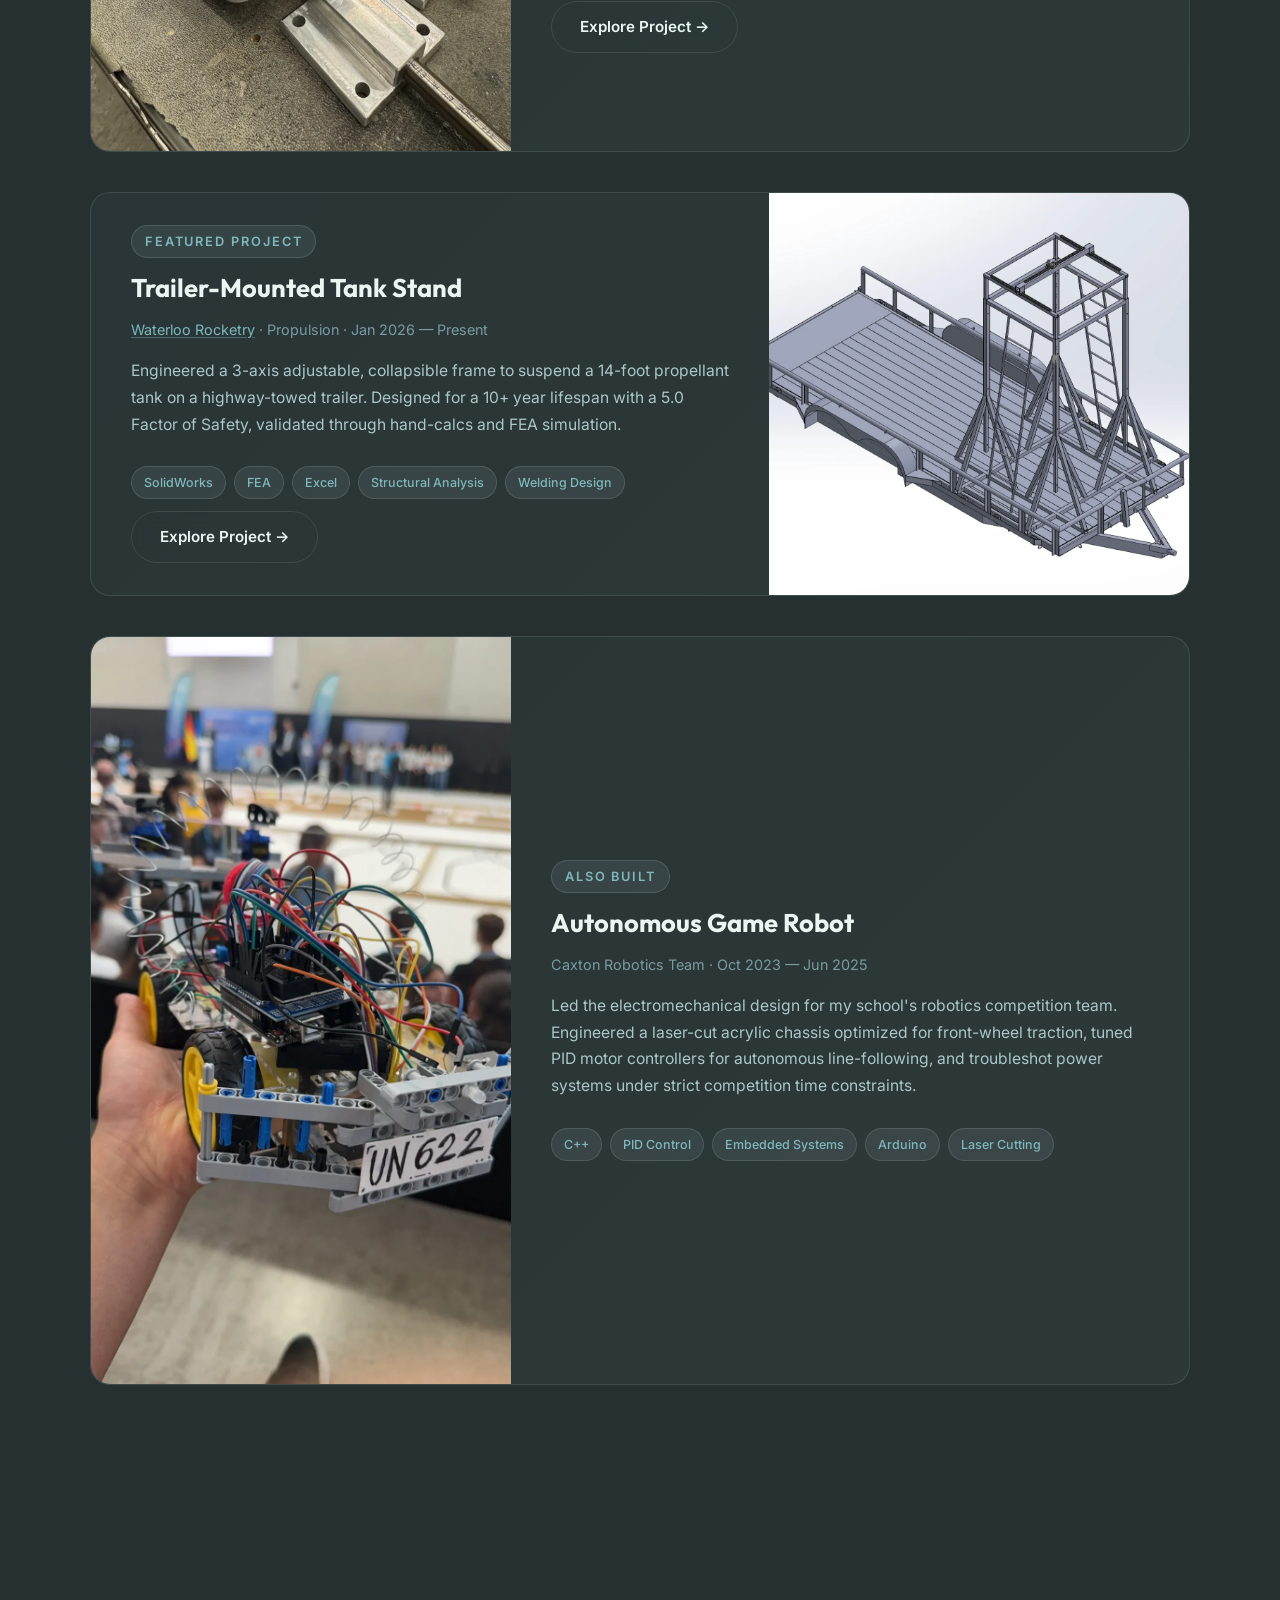
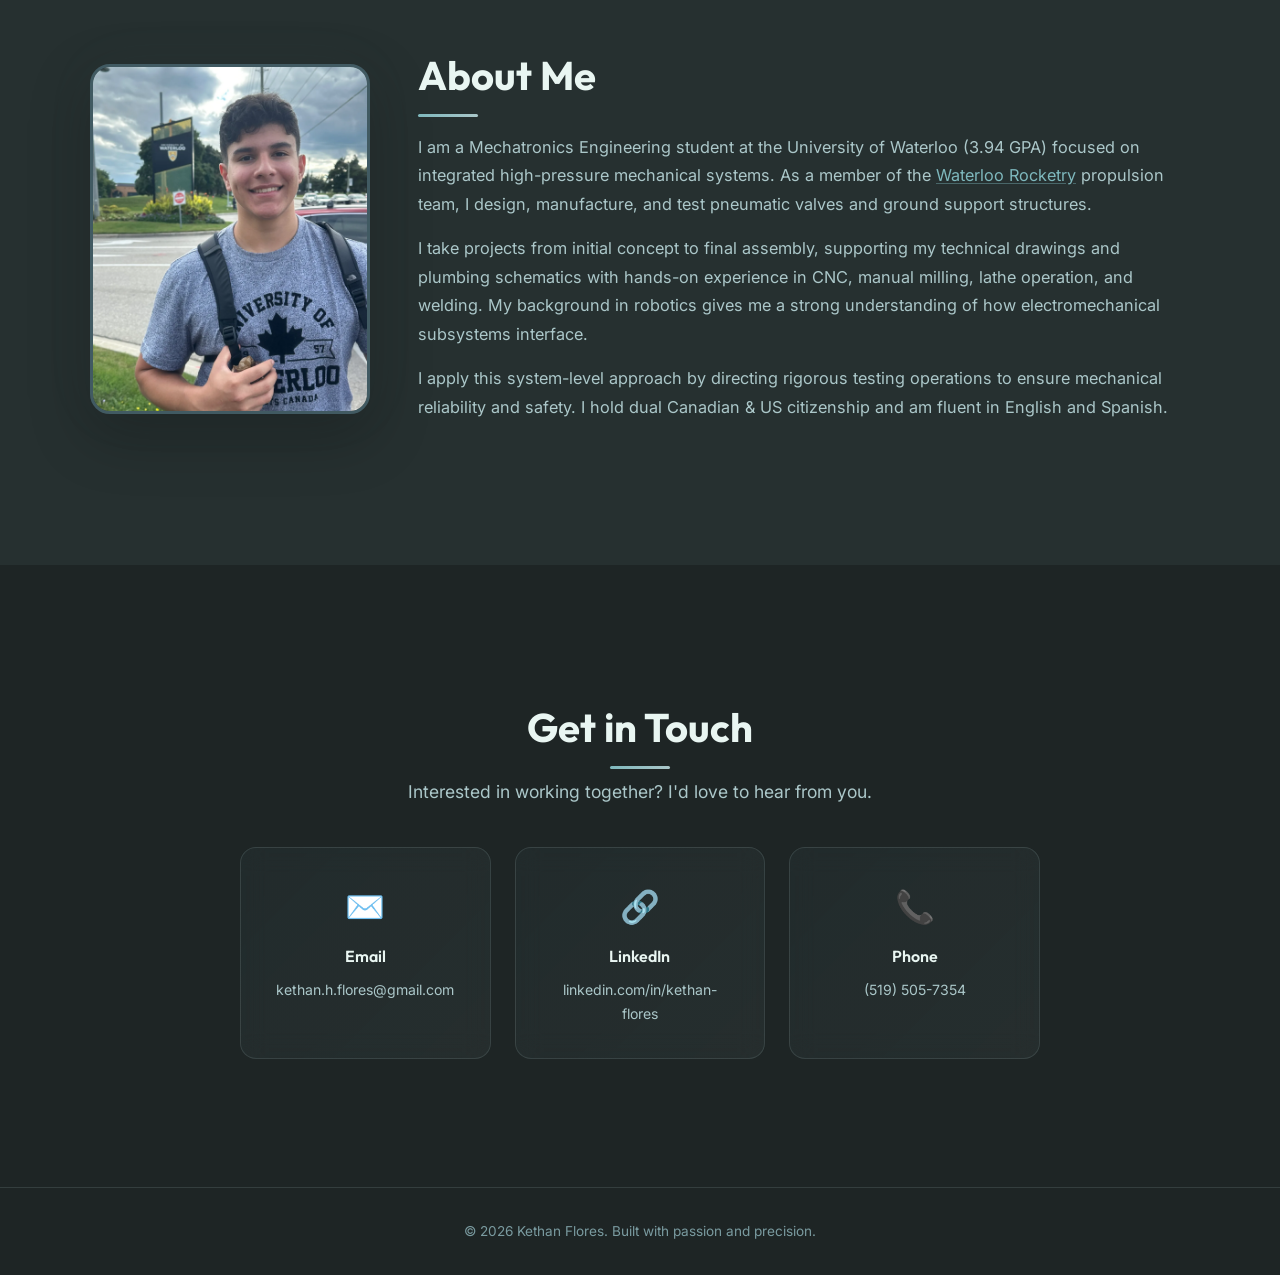
==== commit 513b64ce: "done 2" ====
--- a/index.html
+++ b/index.html
@@ -22,9 +22,8 @@
       <span></span><span></span><span></span>
     </button>
     <ul id="nav-links" class="nav-links">
-      <li><a href="#qd">QD Arm</a></li>
-      <li><a href="#tgse">Tank Stand</a></li>
-      <li><a href="#robotics">Robotics</a></li>
+      <li class="nav-close-item"><button id="nav-close" class="nav-close" aria-label="Close menu">&times;</button></li>
+      <li><a href="#projects">Projects</a></li>
       <li><a href="#about">About</a></li>
       <li><a href="#contact">Contact</a></li>
     </ul>
@@ -38,14 +37,14 @@
         <p class="hero-greeting">Hi, I'm</p>
         <h1 class="hero-name">Kethan Flores</h1>
         <p class="hero-tagline">Mechatronics Engineering @ University of Waterloo</p>
-        <p class="hero-sub">I design, build, and test high-pressure mechanical systems for rockets. Scroll down to see what I've been working on.</p>
+        <p class="hero-sub">I design, build, and test high-pressure mechanical systems for rockets. Member of <a href="https://www.waterloorocketry.com/" target="_blank" rel="noopener" class="inline-link">Waterloo Rocketry</a>.</p>
         <div class="hero-links">
           <a href="mailto:kethan.h.flores@gmail.com" class="btn btn-primary">Get in Touch</a>
           <a href="https://linkedin.com/in/kethan-flores" target="_blank" rel="noopener" class="btn btn-outline">LinkedIn</a>
         </div>
       </div>
       <div class="hero-portrait">
-        <img src="assets/me_1.png" alt="Kethan Flores" loading="eager">
+        <img src="assets/me_1.webp" alt="Kethan Flores" loading="eager">
       </div>
     </div>
     <div class="scroll-indicator">
@@ -53,187 +52,77 @@
     </div>
   </section>
 
-  <!-- ========== QD ARM PROJECT ========== -->
-  <section id="qd" class="section project-showcase">
+  <!-- ========== PROJECTS ========== -->
+  <section id="projects" class="section projects-section">
     <div class="container">
-      <span class="project-label reveal">Featured Project</span>
-      <h2 class="section-title reveal">Quick-Disconnect Arm</h2>
-      <p class="project-context reveal">Waterloo Rocketry · Propulsion Team · Oct 2025 — Present</p>
+      <h2 class="section-title reveal" style="text-align:center;display:block;">Projects</h2>
+      <p class="projects-intro reveal">Here's what I've been working on — click to explore the full story.</p>
 
-      <!-- Overview -->
-      <div class="showcase-block reveal">
-        <h3>Overview</h3>
-        <p>The goal of this project was to design a pneumatically controlled latching mechanism to fill the UW 2026 rocket with oxidizer, reliably disconnecting on command to allow the engine's injector valves to open. Joining Waterloo Rocketry and taking on this as a first project was a massive step up from my solo robotics builds. It was my first deep dive into an industry-standard design cycle, where I had to learn formal failure mode mitigation (FMEA), rigorous documentation, and structured testing.</p>
-      </div>
+      <div class="project-cards">
 
-      <!-- Image Gallery -->
-      <div class="showcase-gallery reveal">
-        <div class="gallery-item" data-full="assets/qd_piston_cad.png">
-          <img src="assets/qd_piston_cad.png" alt="QD Arm — Piston CAD model" loading="lazy">
-          <span class="gallery-caption">Piston CAD Model</span>
-        </div>
-        <div class="gallery-item" data-full="assets/qd_drawing.png">
-          <img src="assets/qd_drawing.png" alt="QD Arm — Technical drawing" loading="lazy">
-          <span class="gallery-caption">Technical Drawing</span>
-        </div>
-        <div class="gallery-item" data-full="assets/qd_latch.png">
-          <img src="assets/qd_latch.png" alt="QD Arm — Latch mechanism" loading="lazy">
-          <span class="gallery-caption">Latch Mechanism</span>
-        </div>
-        <div class="gallery-item" data-full="assets/qd_valve_integration_cad.png">
-          <img src="assets/qd_valve_integration_cad.png" alt="QD Arm — Valve integration CAD" loading="lazy">
-          <span class="gallery-caption">Valve Integration CAD</span>
-        </div>
-        <div class="gallery-item" data-full="assets/qd_pid.png">
-          <img src="assets/qd_pid.png" alt="QD Arm — P&ID diagram" loading="lazy">
-          <span class="gallery-caption">P&amp;ID Diagram</span>
-        </div>
-      </div>
-
-      <!-- Manufacturing -->
-      <div class="showcase-block reveal">
-        <h3>Manufacturing</h3>
-        <p>Actually machining and welding the parts myself revealed a lot about how design and material selection directly impact manufacturing. For example, I originally planned to use tight-tolerance guide rods to slide the piston away from the rocket body after the disconnect. What I didn't realize on the screen was that because my bores were machined across two separate mounting brackets, aligning those rails perfectly in the real world was virtually impossible. It forced me to completely rethink my approach, ultimately resulting in a much more robust, self-aligning mechanism.</p>
-      </div>
-
-      <!-- Manufacturing images -->
-      <div class="showcase-gallery showcase-gallery--centered reveal">
-        <div class="gallery-item gallery-item--wide" data-full="assets/qd_cnc.png">
-          <img src="assets/qd_cnc.png" alt="QD Arm — CNC machining" loading="lazy">
-          <span class="gallery-caption">CNC Machining</span>
-        </div>
-        <div class="gallery-item gallery-item--wide" data-full="assets/qd_assembly.png">
-          <img src="assets/qd_assembly.png" alt="QD Arm — Final assembly" loading="lazy">
-          <span class="gallery-caption">Final Assembly</span>
-        </div>
-      </div>
-
-      <!-- Testing & Integration -->
-      <div class="showcase-block reveal">
-        <h3>Testing &amp; Integration</h3>
-        <p>During assembly, I verified that all parts met their dimensional tolerances before moving into validation. I wrote the final test procedures and created the plumbing schematics to pressurize the system, simulating the conditions of a real launch. Seeing the system successfully achieve nominal operation during testing was very rewarding.</p>
-        <p>As the build progressed, I worked closely with other subsystem members to integrate the QD arm with the ongoing development of the internal injector valves. This meant resizing legacy valve CAD and modifying the rocket-side geometry to ensure everything interfaced properly with my new design.</p>
-      </div>
-
-      <!-- Test video -->
-      <div class="showcase-video reveal">
-        <video controls preload="auto">
-          <source src="assets/qd_test.mov" type="video/quicktime">
-          Your browser does not support the video tag.
-        </video>
-        <span class="gallery-caption">System Test — Pneumatic Ejection</span>
-      </div>
-
-      <!-- Takeaway -->
-      <div class="showcase-block reveal">
-        <h3>Takeaway</h3>
-        <p>Overall, the QD arm taught me what it actually takes to drive a piece of hardware through the entire design cycle, from a blank CAD file and theoretical math to a fully integrated, functional system on a rocket.</p>
-      </div>
-
-      <div class="project-tags reveal">
-        <span class="tag">SolidWorks</span>
-        <span class="tag">FEA</span>
-        <span class="tag">FMEA</span>
-        <span class="tag">GD&amp;T</span>
-        <span class="tag">DFM</span>
-        <span class="tag">CNC</span>
-        <span class="tag">Welding</span>
-        <span class="tag">P&amp;ID</span>
-      </div>
-    </div>
-  </section>
-
-  <!-- ========== TGSE PROJECT ========== -->
-  <section id="tgse" class="section project-showcase project-showcase--alt">
-    <div class="container">
-      <span class="project-label reveal">Featured Project</span>
-      <h2 class="section-title reveal">Trailer-Mounted Tank Stand</h2>
-      <p class="project-context reveal">Waterloo Rocketry · Propulsion Team · Jan 2026 — Present</p>
-
-      <!-- Overview -->
-      <div class="showcase-block reveal">
-        <h3>Overview</h3>
-        <p>My second major project at Waterloo Rocketry (currently in progress) is the Trailer-Mounted Tank Stand. By Fall 2026, the team aims to transition from a fixed test site to a fully flexible, trailer-mounted test configuration. To make this happen, I engineered a 3-axis adjustable, collapsible frame designed to suspend our 14-foot propellant tank and act as the primary structural routing for the feed system plumbing.</p>
-      </div>
-
-      <!-- Image -->
-      <div class="showcase-gallery showcase-gallery--wide reveal">
-        <div class="gallery-item gallery-item--hero" data-full="assets/tgse_cad.png">
-          <img src="assets/tgse_cad.png" alt="Tank Stand — Full CAD assembly" loading="lazy">
-          <span class="gallery-caption">Full CAD Assembly</span>
-        </div>
-      </div>
-
-      <!-- Logistics -->
-      <div class="showcase-block reveal">
-        <h3>Logistics</h3>
-        <p>While my QD Arm project was an exercise in tight tolerances and precision interfacing, the Tank Stand forced me to focus on safety, logistics, and long-term design. I was tasked with designing for a 10+ year operational lifespan. This completely shifted my design constraints, meaning motion mechanisms like bearings or lead screws were no longer feasible in the field due to the risk of long-term environmental corrosion. I had to engineer a gantry and telescoping system that could safely extend to a full 14 feet for static fire tests, yet collapse down compactly and reliably for transport.</p>
-      </div>
-
-      <!-- Structural & Transport -->
-      <div class="showcase-block reveal">
-        <h3>Structural &amp; Transport Constraints</h3>
-        <p>Because this structure was going on the highway, it had to comply with road safety requirements and withstand sustained vibrational and dynamic loads. It also had to be light enough to not waste gas during towing, while remaining sturdy enough to support the tank load plus two personnel climbing on the sides. To optimize the structure for our budget, I spent hours in Excel performing manual yielding, buckling, and deflection calculations, alongside researching weld integrity across different failure modes. Once the math checked out, I validated the final structure using SolidWorks FEA simulations to guarantee our mandatory 5.0 Factor of Safety.</p>
-      </div>
-
-      <!-- Current status -->
-      <div class="showcase-block reveal">
-        <h3>Current Status</h3>
-        <p>Unfortunately, hardware projects rarely go exactly to plan. Just as we were about to begin manufacturing, the melting snow revealed extensive rusting on the underside of our existing trailer. The frame was significantly weakened, meaning the team would need to purchase an entirely new one before we could proceed. So, while the Tank Stand is fully engineered and validated, it is currently waiting patiently in SolidWorks until we secure a new trailer to build it on.</p>
-      </div>
-
-      <!-- Rusted trailer image -->
-      <div class="showcase-gallery showcase-gallery--wide reveal">
-        <div class="gallery-item gallery-item--wide" data-full="assets/tgse_rusted_trailer.png">
-          <img src="assets/tgse_rusted_trailer.png" alt="Rusted underside of trailer" loading="lazy">
-          <span class="gallery-caption">Rusted Underside of Trailer</span>
-        </div>
-      </div>
-
-      <div class="project-tags reveal">
-        <span class="tag">SolidWorks</span>
-        <span class="tag">FEA</span>
-        <span class="tag">Excel</span>
-        <span class="tag">Structural Analysis</span>
-        <span class="tag">Welding Design</span>
-        <span class="tag">Transport Safety</span>
-      </div>
-    </div>
-  </section>
-
-  <!-- ========== ROBOTICS PROJECT ========== -->
-  <section id="robotics" class="section project-showcase">
-    <div class="container">
-      <div class="robotics-layout-v2 reveal">
-        <div class="robotics-text-v2">
-          <span class="project-label">Also Built</span>
-          <h2 class="section-title">Autonomous Game Robot</h2>
-          <p class="project-context">Caxton Robotics Team · Oct 2023 — Jun 2025</p>
-          <p class="showcase-body">Before rocketry, I led the electromechanical design for our school's robotics team. I engineered a laser-cut acrylic chassis optimized for front-wheel traction, tuned motor controllers for autonomous line-following, and troubleshot power systems under strict competition time constraints. This background gave me the systems-level thinking I bring to every project today.</p>
-          <div class="project-tags">
-            <span class="tag">C++</span>
-            <span class="tag">PID Control</span>
-            <span class="tag">Embedded Systems</span>
-            <span class="tag">Arduino</span>
-            <span class="tag">Laser Cutting</span>
+        <!-- QD ARM CARD -->
+        <div class="project-card reveal" id="card-qd">
+          <div class="project-card__image">
+            <img src="assets/qd_assembly.webp" alt="QD Arm — Final assembly" loading="lazy">
+          </div>
+          <div class="project-card__body">
+            <span class="project-label">Featured Project</span>
+            <h3 class="project-card__title">Quick-Disconnect Arm</h3>
+            <p class="project-card__context"><a href="https://www.waterloorocketry.com/" target="_blank" rel="noopener" class="inline-link">Waterloo Rocketry</a> · Propulsion · Oct 2025 — Present</p>
+            <p class="project-card__desc">Designed and manufactured a pneumatically controlled latching mechanism to fill the UW 2026 rocket with oxidizer, reliably disconnecting on command for engine ignition. My first full design cycle — from CAD to CNC machining to validated system tests.</p>
+            <div class="project-tags">
+              <span class="tag">SolidWorks</span>
+              <span class="tag">FEA</span>
+              <span class="tag">FMEA</span>
+              <span class="tag">GD&amp;T</span>
+              <span class="tag">CNC</span>
+              <span class="tag">Welding</span>
+            </div>
+            <a href="qd.html" class="btn btn-outline project-card__cta">Explore Project &rarr;</a>
           </div>
         </div>
-        <div class="robotics-media-row">
-          <div class="robotics-media-item">
-            <div class="gallery-item" data-full="assets/robotics_car_picture_new.png">
-              <img src="assets/robotics_car_picture_new.png" alt="Autonomous line-following robot" loading="lazy">
+
+        <!-- TGSE CARD -->
+        <div class="project-card project-card--reverse reveal" id="card-tgse">
+          <div class="project-card__image">
+            <img src="assets/tgse_cad.webp" alt="Tank Stand — Full CAD assembly" loading="lazy">
+          </div>
+          <div class="project-card__body">
+            <span class="project-label">Featured Project</span>
+            <h3 class="project-card__title">Trailer-Mounted Tank Stand</h3>
+            <p class="project-card__context"><a href="https://www.waterloorocketry.com/" target="_blank" rel="noopener" class="inline-link">Waterloo Rocketry</a> · Propulsion · Jan 2026 — Present</p>
+            <p class="project-card__desc">Engineered a 3-axis adjustable, collapsible frame to suspend a 14-foot propellant tank on a highway-towed trailer. Designed for a 10+ year lifespan with a 5.0 Factor of Safety, validated through hand-calcs and FEA simulation.</p>
+            <div class="project-tags">
+              <span class="tag">SolidWorks</span>
+              <span class="tag">FEA</span>
+              <span class="tag">Excel</span>
+              <span class="tag">Structural Analysis</span>
+              <span class="tag">Welding Design</span>
             </div>
+            <a href="tgse.html" class="btn btn-outline project-card__cta">Explore Project &rarr;</a>
           </div>
-          <div class="robotics-media-item">
-            <div class="showcase-video">
-              <video controls preload="auto">
-                <source src="assets/robotics_test.mov" type="video/quicktime">
-                Your browser does not support the video tag.
-              </video>
-              <span class="gallery-caption">Robot Test Run</span>
+        </div>
+
+        <!-- ROBOTICS CARD (inline — shorter project) -->
+        <div class="project-card reveal" id="card-robotics">
+          <div class="project-card__image">
+            <img src="assets/robotics_car_picture_new.webp" alt="Autonomous line-following robot" loading="lazy">
+          </div>
+          <div class="project-card__body">
+            <span class="project-label">Also Built</span>
+            <h3 class="project-card__title">Autonomous Game Robot</h3>
+            <p class="project-card__context">Caxton Robotics Team · Oct 2023 — Jun 2025</p>
+            <p class="project-card__desc">Led the electromechanical design for my school's robotics competition team. Engineered a laser-cut acrylic chassis optimized for front-wheel traction, tuned PID motor controllers for autonomous line-following, and troubleshot power systems under strict competition time constraints.</p>
+            <div class="project-tags">
+              <span class="tag">C++</span>
+              <span class="tag">PID Control</span>
+              <span class="tag">Embedded Systems</span>
+              <span class="tag">Arduino</span>
+              <span class="tag">Laser Cutting</span>
             </div>
           </div>
         </div>
+
       </div>
     </div>
   </section>
@@ -243,11 +132,11 @@
     <div class="container">
       <div class="about-layout reveal">
         <div class="about-portrait">
-          <img src="assets/me_2.png" alt="Kethan Flores" loading="lazy">
+          <img src="assets/me_2.webp" alt="Kethan Flores" loading="lazy">
         </div>
         <div class="about-text">
           <h2 class="section-title">About Me</h2>
-          <p>I am a Mechatronics Engineering student at the University of Waterloo (3.94 GPA) focused on integrated high-pressure mechanical systems. As a member of the Waterloo Rocketry propulsion team, I design, manufacture, and test pneumatic valves and ground support structures.</p>
+          <p>I am a Mechatronics Engineering student at the University of Waterloo (3.94 GPA) focused on integrated high-pressure mechanical systems. As a member of the <a href="https://www.waterloorocketry.com/" target="_blank" rel="noopener" class="inline-link">Waterloo Rocketry</a> propulsion team, I design, manufacture, and test pneumatic valves and ground support structures.</p>
           <p>I take projects from initial concept to final assembly, supporting my technical drawings and plumbing schematics with hands-on experience in CNC, manual milling, lathe operation, and welding. My background in robotics gives me a strong understanding of how electromechanical subsystems interface.</p>
           <p>I apply this system-level approach by directing rigorous testing operations to ensure mechanical reliability and safety. I hold dual Canadian &amp; US citizenship and am fluent in English and Spanish.</p>
         </div>
@@ -258,7 +147,7 @@
   <!-- ========== CONTACT ========== -->
   <section id="contact" class="section contact">
     <div class="container">
-      <h2 class="section-title reveal">Get in Touch</h2>
+      <h2 class="section-title reveal" style="text-align:center;display:block;">Get in Touch</h2>
       <p class="contact-intro reveal">Interested in working together? I'd love to hear from you.</p>
       <div class="contact-links reveal">
         <a href="mailto:kethan.h.flores@gmail.com" class="contact-card glass-card" id="contact-email">
--- a/style.css
+++ b/style.css
@@ -64,6 +64,19 @@
   color: #e9f6f2;
 }
 
+/* Inline links (e.g. Waterloo Rocketry) */
+.inline-link {
+  color: var(--accent-2);
+  text-decoration: underline;
+  text-decoration-color: rgba(126, 184, 189, 0.4);
+  text-underline-offset: 2px;
+  transition: text-decoration-color 0.3s;
+}
+
+.inline-link:hover {
+  text-decoration-color: var(--accent-2);
+}
+
 /* ============================================================
    SCROLLBAR
    ============================================================ */
@@ -146,6 +159,7 @@
   flex-direction: column;
   gap: 5px;
   padding: 4px;
+  z-index: 1002;
 }
 
 .nav-toggle span {
@@ -159,6 +173,32 @@
 .nav-toggle.open span:nth-child(1) { transform: translateY(7px) rotate(45deg); }
 .nav-toggle.open span:nth-child(2) { opacity: 0; }
 .nav-toggle.open span:nth-child(3) { transform: translateY(-7px) rotate(-45deg); }
+
+/* Close button inside mobile menu — hidden on desktop */
+.nav-close-item {
+  display: none;
+}
+
+.nav-close {
+  background: none;
+  border: 2px solid var(--border-glass);
+  color: var(--text-primary);
+  font-size: 1.8rem;
+  width: 44px;
+  height: 44px;
+  border-radius: 50%;
+  cursor: pointer;
+  display: flex;
+  align-items: center;
+  justify-content: center;
+  transition: border-color 0.3s, background 0.3s;
+  line-height: 1;
+}
+
+.nav-close:hover {
+  border-color: var(--accent-2);
+  background: rgba(171, 199, 201, 0.1);
+}
 
 /* ============================================================
    HERO
@@ -368,6 +408,12 @@
   border-radius: 2px;
 }
 
+/* Centered section titles — override underline position */
+.section-title[style*="text-align:center"]::after {
+  left: 50%;
+  transform: translateX(-50%);
+}
+
 /* Glass cards */
 .glass-card {
   background: var(--gradient-card);
@@ -386,18 +432,113 @@
 }
 
 /* ============================================================
-   PROJECT SHOWCASE
-   ============================================================ */
-.project-showcase {
+   PROJECT CARDS — Main page compact layout
+   ============================================================ */
+.projects-section {
   background: var(--bg-secondary);
 }
 
-.project-showcase--alt {
-  background: var(--bg-primary);
-}
-
+.projects-intro {
+  text-align: center;
+  color: var(--text-secondary);
+  font-size: 1.1rem;
+  margin-bottom: 3rem;
+}
+
+.project-cards {
+  display: flex;
+  flex-direction: column;
+  gap: 2.5rem;
+}
+
+.project-card {
+  display: grid;
+  grid-template-columns: 420px 1fr;
+  gap: 2.5rem;
+  background: var(--gradient-card);
+  border: 1px solid var(--border-glass);
+  border-radius: 20px;
+  overflow: hidden;
+  transition: border-color 0.4s, box-shadow 0.4s;
+}
+
+.project-card:hover {
+  border-color: rgba(171, 199, 201, 0.3);
+  box-shadow: 0 12px 50px rgba(0, 0, 0, 0.2), var(--shadow-glow);
+}
+
+.project-card--reverse {
+  grid-template-columns: 1fr 420px;
+}
+
+.project-card--reverse .project-card__image {
+  order: 2;
+}
+
+.project-card--reverse .project-card__body {
+  order: 1;
+}
+
+.project-card__image {
+  overflow: hidden;
+  min-height: 320px;
+}
+
+.project-card__image img {
+  width: 100%;
+  height: 100%;
+  object-fit: cover;
+  transition: transform 0.6s var(--ease-out);
+}
+
+.project-card:hover .project-card__image img {
+  transform: scale(1.04);
+}
+
+.project-card__body {
+  padding: 2rem 2.5rem 2rem 0;
+  display: flex;
+  flex-direction: column;
+  justify-content: center;
+  text-align: left;
+}
+
+.project-card--reverse .project-card__body {
+  padding: 2rem 0 2rem 2.5rem;
+}
+
+.project-card__title {
+  font-family: var(--font-heading);
+  font-size: 1.6rem;
+  font-weight: 700;
+  color: var(--text-primary);
+  margin-bottom: 0.5rem;
+}
+
+.project-card__context {
+  color: var(--text-muted);
+  font-size: 0.9rem;
+  margin-bottom: 1rem;
+}
+
+.project-card__desc {
+  color: var(--text-secondary);
+  font-size: 0.98rem;
+  line-height: 1.7;
+  margin-bottom: 1.25rem;
+  text-align: left;
+}
+
+.project-card__cta {
+  align-self: flex-start;
+  margin-top: 0.75rem;
+}
+
+/* Project label (pill) — always above the title as block */
 .project-label {
   display: inline-block;
+  width: fit-content;
+  align-self: flex-start;
   font-size: 0.8rem;
   font-weight: 600;
   text-transform: uppercase;
@@ -415,13 +556,27 @@
   font-size: 0.95rem;
   margin-bottom: 2.5rem;
   font-weight: 400;
+  text-align: left;
+}
+
+/* ============================================================
+   PROJECT SHOWCASE — Detail pages
+   ============================================================ */
+.project-showcase {
+  background: var(--bg-secondary);
+}
+
+.project-showcase--alt {
+  background: var(--bg-primary);
 }
 
 /* Showcase text blocks */
 .showcase-block {
   margin-bottom: 2.5rem;
-}
-
+  text-align: left;
+}
+
+.showcase-block h2,
 .showcase-block h3 {
   font-family: var(--font-heading);
   font-size: 1.3rem;
@@ -432,6 +587,7 @@
   padding-left: 1rem;
 }
 
+.showcase-block h2::before,
 .showcase-block h3::before {
   content: '';
   position: absolute;
@@ -448,6 +604,7 @@
   font-size: 1.02rem;
   line-height: 1.75;
   margin-bottom: 1rem;
+  text-align: left;
 }
 
 .showcase-body {
@@ -455,6 +612,7 @@
   font-size: 1.02rem;
   line-height: 1.75;
   margin-bottom: 1.5rem;
+  text-align: left;
 }
 
 /* ============================================================
@@ -471,7 +629,7 @@
   grid-template-columns: repeat(auto-fill, minmax(300px, 1fr));
 }
 
-/* Centered gallery — for QD manufacturing images */
+/* Centered gallery — for manufacturing images */
 .showcase-gallery--centered {
   display: grid;
   grid-template-columns: repeat(2, 1fr);
@@ -488,13 +646,13 @@
   overflow: hidden;
   border: 1px solid var(--border-glass);
   cursor: pointer;
-  transition: transform 0.4s var(--ease-out), box-shadow 0.4s;
+  transition: box-shadow 0.4s var(--ease-out);
   background: rgba(65, 90, 98, 0.1);
 }
 
+/* FIX: No translateY or scale on hover — only box-shadow to avoid layout shift and text transform weirdness */
 .gallery-item:hover {
-  transform: translateY(-4px) scale(1.02);
-  box-shadow: 0 12px 40px rgba(0, 0, 0, 0.2);
+  box-shadow: 0 12px 40px rgba(0, 0, 0, 0.2), 0 0 30px rgba(171, 199, 201, 0.06);
 }
 
 .gallery-item img {
@@ -559,7 +717,7 @@
   display: flex;
   flex-wrap: wrap;
   gap: 0.5rem;
-  margin-top: 1.5rem;
+  margin-top: 0.5rem;
 }
 
 .tag {
@@ -571,62 +729,39 @@
   background: rgba(171, 199, 201, 0.1);
   color: var(--accent-2);
   border: 1px solid rgba(171, 199, 201, 0.18);
-  transition: background 0.3s, transform 0.3s;
+  transition: background 0.3s;
 }
 
 .tag:hover {
   background: rgba(171, 199, 201, 0.2);
-  transform: translateY(-1px);
-}
-
-/* ============================================================
-   ROBOTICS — V2: text-above, media side-by-side below
-   ============================================================ */
-.robotics-layout-v2 {
-  display: flex;
-  flex-direction: column;
-  gap: 2.5rem;
-}
-
-.robotics-text-v2 .section-title {
+}
+
+/* ============================================================
+   DETAIL PAGE — shared styles for qd.html, tgse.html
+   ============================================================ */
+.detail-page {
+  padding-top: calc(var(--section-pad) + 2rem);
+  background: var(--bg-secondary);
+}
+
+.detail-title {
+  display: block;
   margin-bottom: 0.5rem;
 }
 
-.robotics-text-v2 .project-context {
-  margin-bottom: 1.5rem;
-}
-
-.robotics-text-v2 .showcase-body {
-  margin-bottom: 1.5rem;
-  max-width: 780px;
-}
-
-.robotics-media-row {
-  display: grid;
-  grid-template-columns: 1fr 1fr;
-  gap: 1.5rem;
-  align-items: start;
-}
-
-.robotics-media-item .gallery-item {
-  border-radius: 16px;
-}
-
-.robotics-media-item .gallery-item img {
-  height: 320px;
-  object-fit: cover;
-}
-
-.robotics-media-item .showcase-video {
-  margin-bottom: 0;
-}
-
-.robotics-media-item .showcase-video video {
-  max-width: 100%;
-  width: 100%;
-  height: 320px;
-  object-fit: cover;
-  border-radius: 16px;
+.back-link {
+  display: inline-flex;
+  align-items: center;
+  gap: 0.5rem;
+  color: var(--accent-2);
+  font-size: 0.9rem;
+  font-weight: 500;
+  margin-bottom: 2rem;
+  transition: color 0.3s;
+}
+
+.back-link:hover {
+  color: var(--text-primary);
 }
 
 /* ============================================================
@@ -678,6 +813,7 @@
   margin-bottom: 1rem;
   font-size: 1.02rem;
   line-height: 1.75;
+  text-align: left;
 }
 
 .about-text strong {
@@ -831,6 +967,14 @@
   .nav-links.open { right: 0; }
   .nav-links a { font-size: 1.2rem; }
 
+  /* Show close button inside mobile menu */
+  .nav-close-item {
+    display: block;
+    position: absolute;
+    top: 1.5rem;
+    right: 1.5rem;
+  }
+
   /* Hero stacking */
   .hero-content {
     flex-direction: column-reverse;
@@ -853,10 +997,34 @@
     justify-content: center;
   }
 
+  /* Project cards — stack to single column */
+  .project-card,
+  .project-card--reverse {
+    grid-template-columns: 1fr;
+  }
+
+  .project-card__image {
+    min-height: 220px;
+    max-height: 280px;
+  }
+
+  .project-card__body,
+  .project-card--reverse .project-card__body {
+    padding: 1.5rem;
+  }
+
+  .project-card--reverse .project-card__image {
+    order: 0;
+  }
+
+  .project-card--reverse .project-card__body {
+    order: 0;
+  }
+
   /* About stacking */
   .about-layout {
     grid-template-columns: 1fr;
-    text-align: center;
+    text-align: left;
   }
 
   .about-portrait {
@@ -866,18 +1034,8 @@
   }
 
   .about-text .section-title::after {
-    left: 50%;
-    transform: translateX(-50%);
-  }
-
-  /* Robotics stacking */
-  .robotics-media-row {
-    grid-template-columns: 1fr;
-  }
-
-  .robotics-media-item .gallery-item img,
-  .robotics-media-item .showcase-video video {
-    height: 250px;
+    left: 0;
+    transform: none;
   }
 
   /* Gallery adjustments */
@@ -920,4 +1078,9 @@
   .gallery-item--hero img {
     height: 200px;
   }
-}
+
+  .project-card__image {
+    min-height: 180px;
+    max-height: 240px;
+  }
+}
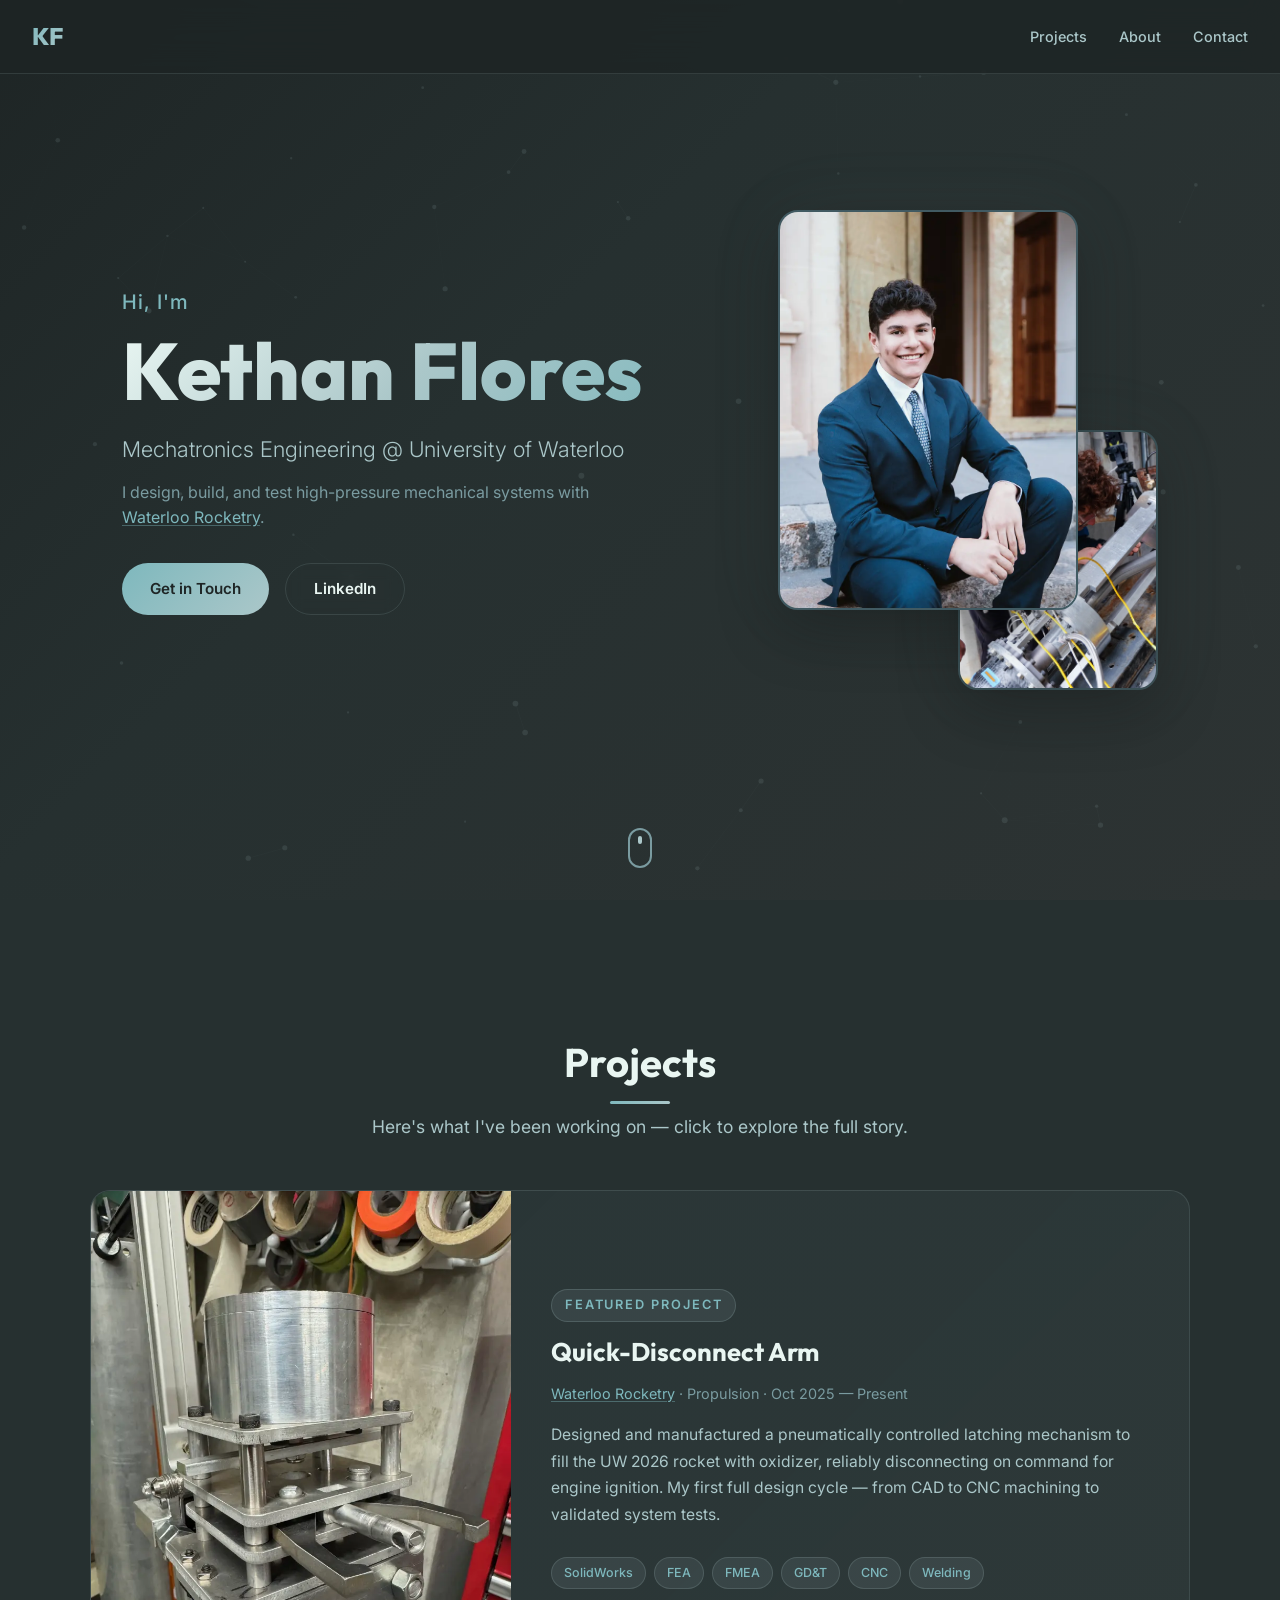
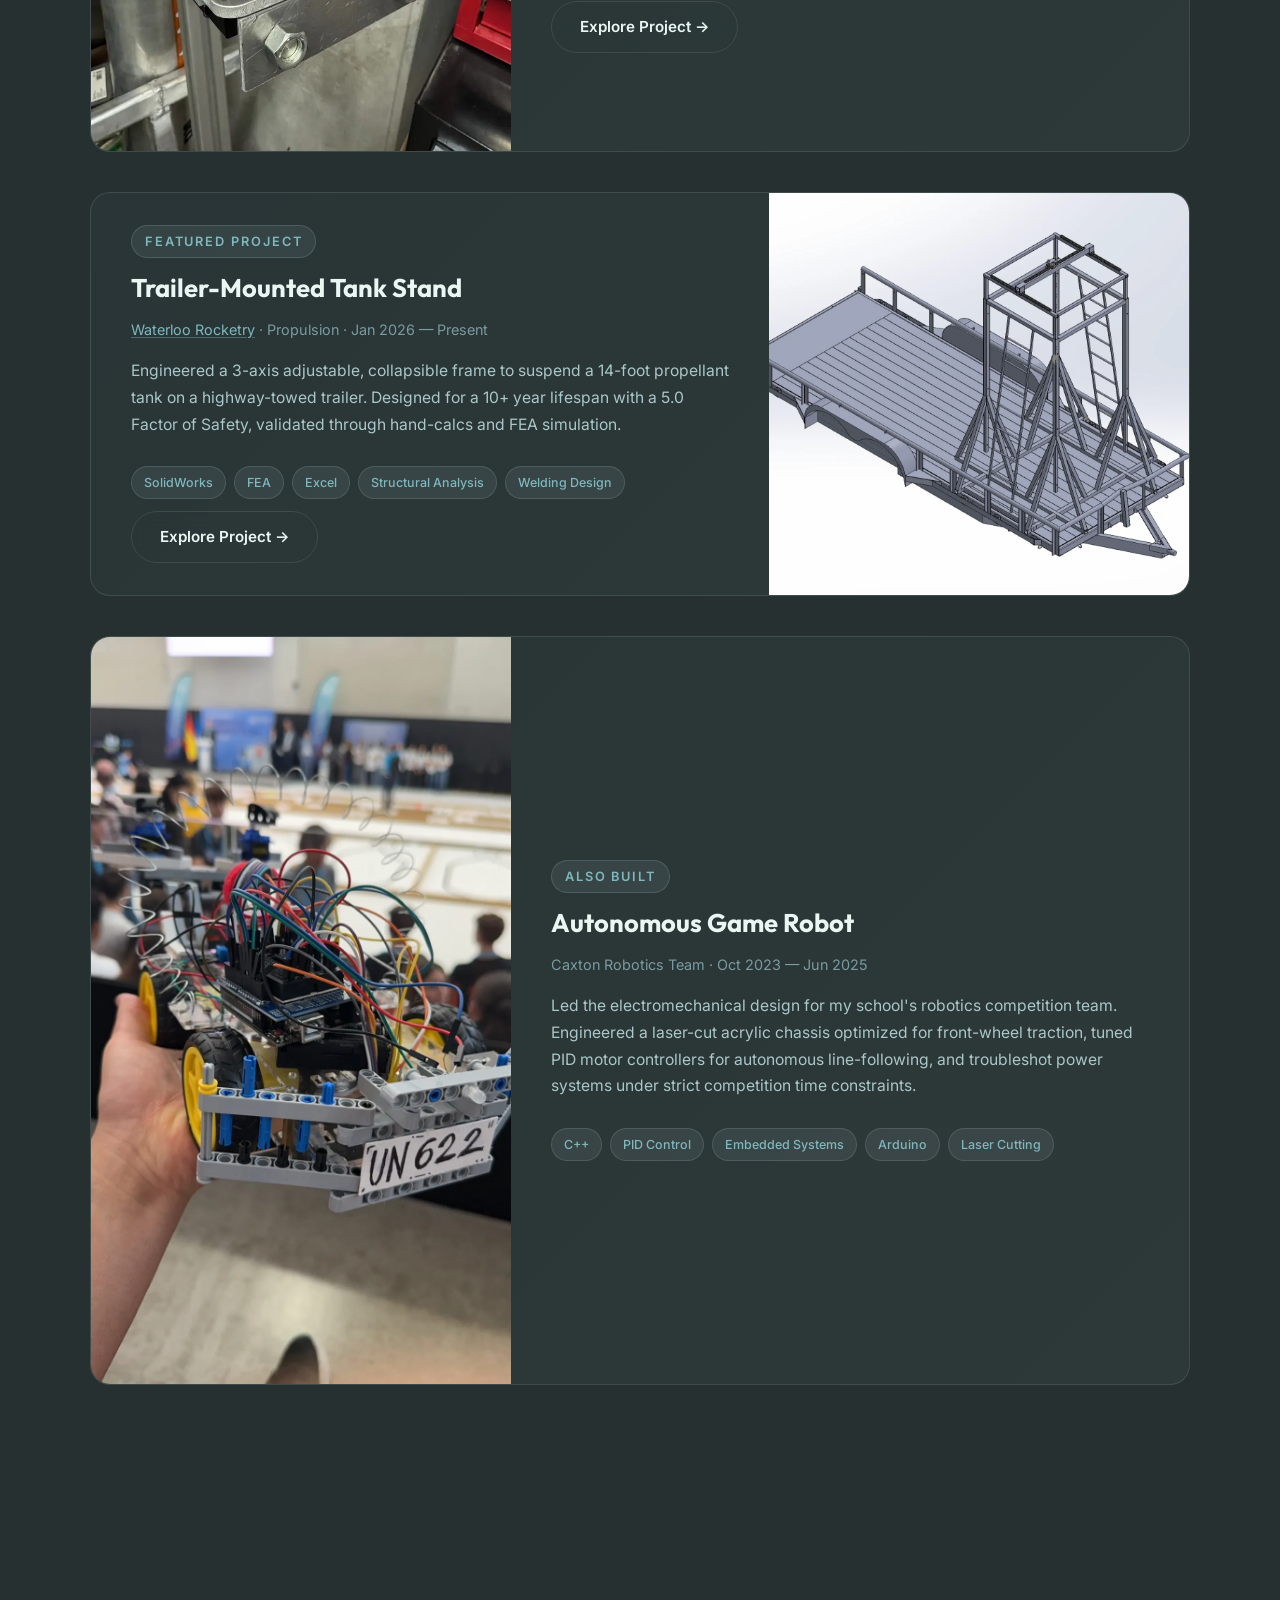
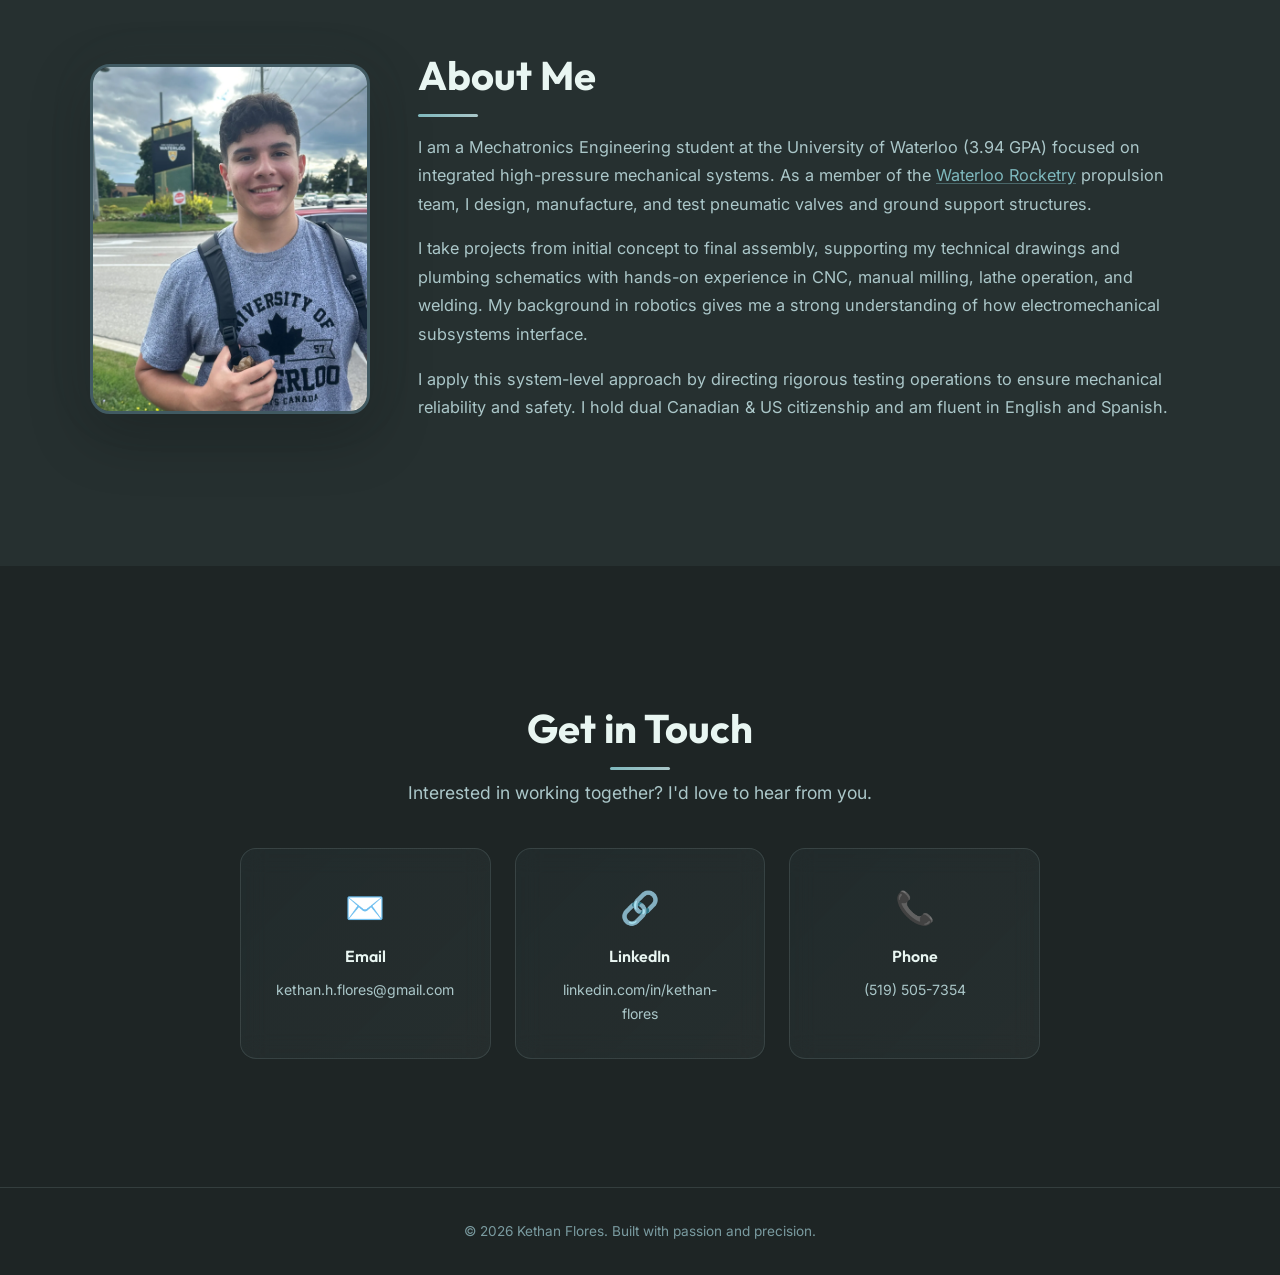
==== commit 038229da: "hell yeah" ====
--- a/index.html
+++ b/index.html
@@ -1,18 +1,24 @@
 <!DOCTYPE html>
 <html lang="en">
+
 <head>
   <meta charset="UTF-8">
   <meta name="viewport" content="width=device-width, initial-scale=1.0">
   <title>Kethan Flores | Mechatronics Engineering</title>
-  <meta name="description" content="Portfolio of Kethan Flores — Mechatronics Engineering student at the University of Waterloo. Rocketry propulsion, structural design, and robotics.">
+  <meta name="description"
+    content="Portfolio of Kethan Flores — Mechatronics Engineering student at the University of Waterloo. Rocketry propulsion, structural design, and robotics.">
   <meta property="og:title" content="Kethan Flores | Mechatronics Engineering">
-  <meta property="og:description" content="Mechatronics Engineering student at the University of Waterloo — rocketry propulsion, structural design, and robotics.">
+  <meta property="og:description"
+    content="Mechatronics Engineering student at the University of Waterloo — rocketry propulsion, structural design, and robotics.">
   <meta property="og:type" content="website">
   <link rel="preconnect" href="https://fonts.googleapis.com">
   <link rel="preconnect" href="https://fonts.gstatic.com" crossorigin>
-  <link href="https://fonts.googleapis.com/css2?family=Inter:wght@300;400;500;600&family=Outfit:wght@400;500;600;700;800&display=swap" rel="stylesheet">
+  <link
+    href="https://fonts.googleapis.com/css2?family=Inter:wght@300;400;500;600&family=Outfit:wght@400;500;600;700;800&display=swap"
+    rel="stylesheet">
   <link rel="stylesheet" href="style.css">
 </head>
+
 <body>
 
   <!-- ========== NAV ========== -->
@@ -37,14 +43,22 @@
         <p class="hero-greeting">Hi, I'm</p>
         <h1 class="hero-name">Kethan Flores</h1>
         <p class="hero-tagline">Mechatronics Engineering @ University of Waterloo</p>
-        <p class="hero-sub">I design, build, and test high-pressure mechanical systems for rockets. Member of <a href="https://www.waterloorocketry.com/" target="_blank" rel="noopener" class="inline-link">Waterloo Rocketry</a>.</p>
+        <p class="hero-sub">I design, build, and test high-pressure mechanical systems with <a
+            href="https://www.waterloorocketry.com/" target="_blank" rel="noopener" class="inline-link">Waterloo
+            Rocketry</a>.</p>
         <div class="hero-links">
           <a href="mailto:kethan.h.flores@gmail.com" class="btn btn-primary">Get in Touch</a>
-          <a href="https://linkedin.com/in/kethan-flores" target="_blank" rel="noopener" class="btn btn-outline">LinkedIn</a>
-        </div>
-      </div>
-      <div class="hero-portrait">
-        <img src="assets/me_1.webp" alt="Kethan Flores" loading="eager">
+          <a href="https://linkedin.com/in/kethan-flores" target="_blank" rel="noopener"
+            class="btn btn-outline">LinkedIn</a>
+        </div>
+      </div>
+      <div class="hero-portraits">
+        <div class="hero-portrait hero-portrait--primary">
+          <img src="assets/me_title.webp" alt="Kethan Flores — portrait" loading="eager">
+        </div>
+        <div class="hero-portrait hero-portrait--secondary">
+          <img src="assets/me_1.webp" alt="Kethan Flores — at work" loading="eager">
+        </div>
       </div>
     </div>
     <div class="scroll-indicator">
@@ -63,13 +77,16 @@
         <!-- QD ARM CARD -->
         <div class="project-card reveal" id="card-qd">
           <div class="project-card__image">
-            <img src="assets/qd_assembly.webp" alt="QD Arm — Final assembly" loading="lazy">
+            <img src="assets/qd_assembly_1.webp" alt="QD Arm — Final assembly" loading="lazy">
           </div>
           <div class="project-card__body">
             <span class="project-label">Featured Project</span>
             <h3 class="project-card__title">Quick-Disconnect Arm</h3>
-            <p class="project-card__context"><a href="https://www.waterloorocketry.com/" target="_blank" rel="noopener" class="inline-link">Waterloo Rocketry</a> · Propulsion · Oct 2025 — Present</p>
-            <p class="project-card__desc">Designed and manufactured a pneumatically controlled latching mechanism to fill the UW 2026 rocket with oxidizer, reliably disconnecting on command for engine ignition. My first full design cycle — from CAD to CNC machining to validated system tests.</p>
+            <p class="project-card__context"><a href="https://www.waterloorocketry.com/" target="_blank" rel="noopener"
+                class="inline-link">Waterloo Rocketry</a> · Propulsion · Oct 2025 — Present</p>
+            <p class="project-card__desc">Designed and manufactured a pneumatically controlled latching mechanism to
+              fill the UW 2026 rocket with oxidizer, reliably disconnecting on command for engine ignition. My first
+              full design cycle — from CAD to CNC machining to validated system tests.</p>
             <div class="project-tags">
               <span class="tag">SolidWorks</span>
               <span class="tag">FEA</span>
@@ -90,8 +107,11 @@
           <div class="project-card__body">
             <span class="project-label">Featured Project</span>
             <h3 class="project-card__title">Trailer-Mounted Tank Stand</h3>
-            <p class="project-card__context"><a href="https://www.waterloorocketry.com/" target="_blank" rel="noopener" class="inline-link">Waterloo Rocketry</a> · Propulsion · Jan 2026 — Present</p>
-            <p class="project-card__desc">Engineered a 3-axis adjustable, collapsible frame to suspend a 14-foot propellant tank on a highway-towed trailer. Designed for a 10+ year lifespan with a 5.0 Factor of Safety, validated through hand-calcs and FEA simulation.</p>
+            <p class="project-card__context"><a href="https://www.waterloorocketry.com/" target="_blank" rel="noopener"
+                class="inline-link">Waterloo Rocketry</a> · Propulsion · Jan 2026 — Present</p>
+            <p class="project-card__desc">Engineered a 3-axis adjustable, collapsible frame to suspend a 14-foot
+              propellant tank on a highway-towed trailer. Designed for a 10+ year lifespan with a 5.0 Factor of Safety,
+              validated through hand-calcs and FEA simulation.</p>
             <div class="project-tags">
               <span class="tag">SolidWorks</span>
               <span class="tag">FEA</span>
@@ -112,7 +132,9 @@
             <span class="project-label">Also Built</span>
             <h3 class="project-card__title">Autonomous Game Robot</h3>
             <p class="project-card__context">Caxton Robotics Team · Oct 2023 — Jun 2025</p>
-            <p class="project-card__desc">Led the electromechanical design for my school's robotics competition team. Engineered a laser-cut acrylic chassis optimized for front-wheel traction, tuned PID motor controllers for autonomous line-following, and troubleshot power systems under strict competition time constraints.</p>
+            <p class="project-card__desc">Led the electromechanical design for my school's robotics competition team.
+              Engineered a laser-cut acrylic chassis optimized for front-wheel traction, tuned PID motor controllers for
+              autonomous line-following, and troubleshot power systems under strict competition time constraints.</p>
             <div class="project-tags">
               <span class="tag">C++</span>
               <span class="tag">PID Control</span>
@@ -136,9 +158,15 @@
         </div>
         <div class="about-text">
           <h2 class="section-title">About Me</h2>
-          <p>I am a Mechatronics Engineering student at the University of Waterloo (3.94 GPA) focused on integrated high-pressure mechanical systems. As a member of the <a href="https://www.waterloorocketry.com/" target="_blank" rel="noopener" class="inline-link">Waterloo Rocketry</a> propulsion team, I design, manufacture, and test pneumatic valves and ground support structures.</p>
-          <p>I take projects from initial concept to final assembly, supporting my technical drawings and plumbing schematics with hands-on experience in CNC, manual milling, lathe operation, and welding. My background in robotics gives me a strong understanding of how electromechanical subsystems interface.</p>
-          <p>I apply this system-level approach by directing rigorous testing operations to ensure mechanical reliability and safety. I hold dual Canadian &amp; US citizenship and am fluent in English and Spanish.</p>
+          <p>I am a Mechatronics Engineering student at the University of Waterloo (3.94 GPA) focused on integrated
+            high-pressure mechanical systems. As a member of the <a href="https://www.waterloorocketry.com/"
+              target="_blank" rel="noopener" class="inline-link">Waterloo Rocketry</a> propulsion team, I design,
+            manufacture, and test pneumatic valves and ground support structures.</p>
+          <p>I take projects from initial concept to final assembly, supporting my technical drawings and plumbing
+            schematics with hands-on experience in CNC, manual milling, lathe operation, and welding. My background in
+            robotics gives me a strong understanding of how electromechanical subsystems interface.</p>
+          <p>I apply this system-level approach by directing rigorous testing operations to ensure mechanical
+            reliability and safety. I hold dual Canadian &amp; US citizenship and am fluent in English and Spanish.</p>
         </div>
       </div>
     </div>
@@ -155,7 +183,8 @@
           <span class="contact-label">Email</span>
           <span class="contact-value">kethan.h.flores@gmail.com</span>
         </a>
-        <a href="https://linkedin.com/in/kethan-flores" target="_blank" rel="noopener" class="contact-card glass-card" id="contact-linkedin">
+        <a href="https://linkedin.com/in/kethan-flores" target="_blank" rel="noopener" class="contact-card glass-card"
+          id="contact-linkedin">
           <span class="contact-icon">🔗</span>
           <span class="contact-label">LinkedIn</span>
           <span class="contact-value">linkedin.com/in/kethan-flores</span>
@@ -182,4 +211,5 @@
 
   <script src="script.js"></script>
 </body>
-</html>
+
+</html>
--- a/style.css
+++ b/style.css
@@ -278,32 +278,70 @@
   flex-wrap: wrap;
 }
 
-/* Hero portrait — larger */
+/* Hero portraits — overlapping dual-image composition */
+.hero-portraits {
+  position: relative;
+  flex: 0 0 380px;
+  width: 380px;
+  height: 480px;
+}
+
 .hero-portrait {
-  flex: 0 0 340px;
-  width: 340px;
-  height: 420px;
-  border-radius: 24px;
+  border-radius: 20px;
   overflow: hidden;
-  border: 3px solid var(--color-steel);
+  border: 2px solid var(--color-steel);
   box-shadow: 0 20px 60px rgba(0, 0, 0, 0.3), 0 0 80px rgba(171, 199, 201, 0.06);
-  position: relative;
+  position: absolute;
+  transition: transform 0.5s var(--ease-out), box-shadow 0.5s var(--ease-out);
 }
 
 .hero-portrait::before {
   content: '';
   position: absolute;
-  inset: -3px;
-  border-radius: 27px;
+  inset: -2px;
+  border-radius: 22px;
   background: var(--gradient-accent);
   z-index: -1;
-  opacity: 0.3;
+  opacity: 0.25;
 }
 
 .hero-portrait img {
   width: 100%;
   height: 100%;
   object-fit: cover;
+}
+
+/* Primary — large, front-and-center face portrait */
+.hero-portrait--primary {
+  width: 300px;
+  height: 400px;
+  top: 0;
+  left: 0;
+  z-index: 2;
+}
+
+.hero-portrait--primary:hover {
+  transform: translateY(-4px);
+  box-shadow: 0 24px 70px rgba(0, 0, 0, 0.35), 0 0 90px rgba(171, 199, 201, 0.1);
+}
+
+/* Secondary — smaller, offset behind & to the right */
+.hero-portrait--secondary {
+  width: 200px;
+  height: 260px;
+  bottom: 0;
+  right: 0;
+  z-index: 1;
+  border-color: rgba(65, 90, 98, 0.7);
+}
+
+.hero-portrait--secondary::before {
+  opacity: 0.15;
+}
+
+.hero-portrait--secondary:hover {
+  transform: translateY(-4px);
+  box-shadow: 0 24px 70px rgba(0, 0, 0, 0.35), 0 0 60px rgba(171, 199, 201, 0.08);
 }
 
 /* Buttons */
@@ -982,10 +1020,21 @@
     gap: 2rem;
   }
 
-  .hero-portrait {
-    flex: 0 0 240px;
-    width: 240px;
-    height: 300px;
+  .hero-portraits {
+    flex: 0 0 auto;
+    width: 300px;
+    height: 360px;
+    margin: 0 auto;
+  }
+
+  .hero-portrait--primary {
+    width: 220px;
+    height: 290px;
+  }
+
+  .hero-portrait--secondary {
+    width: 150px;
+    height: 200px;
   }
 
   .hero-sub {
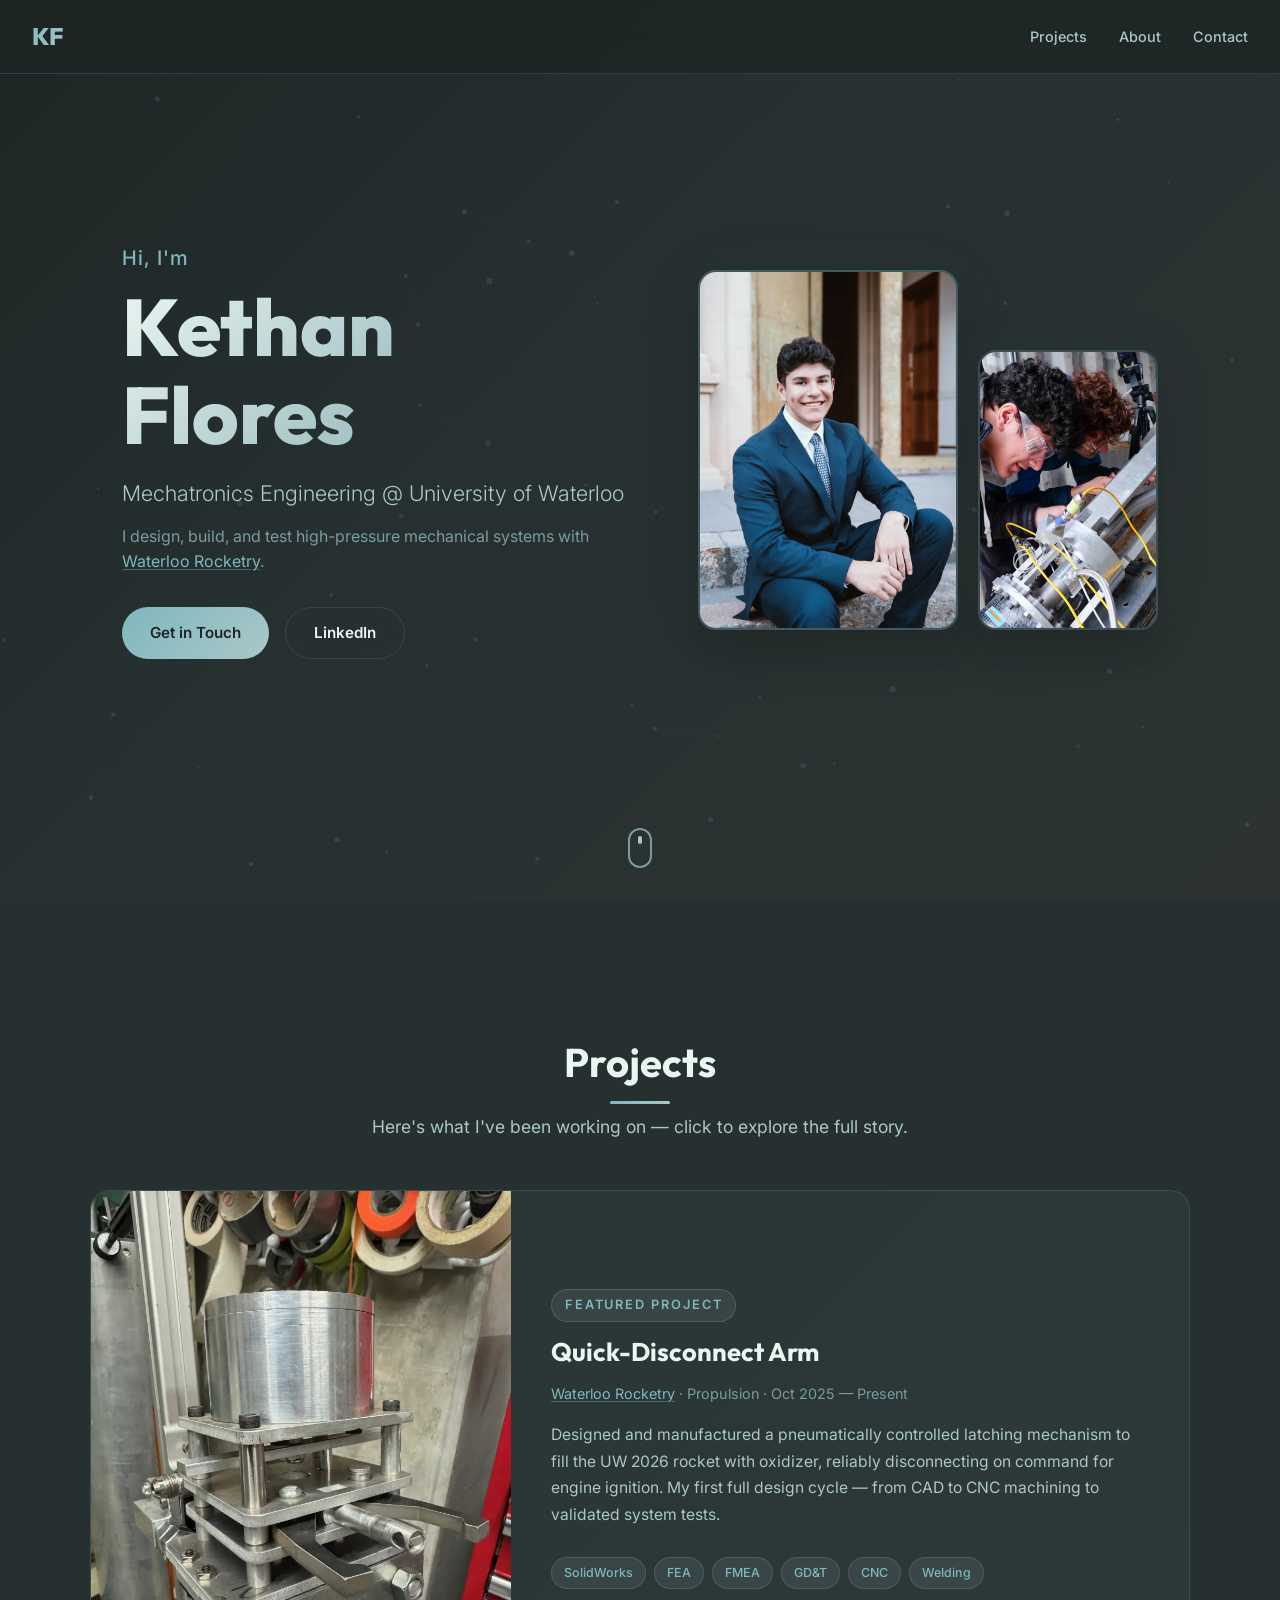
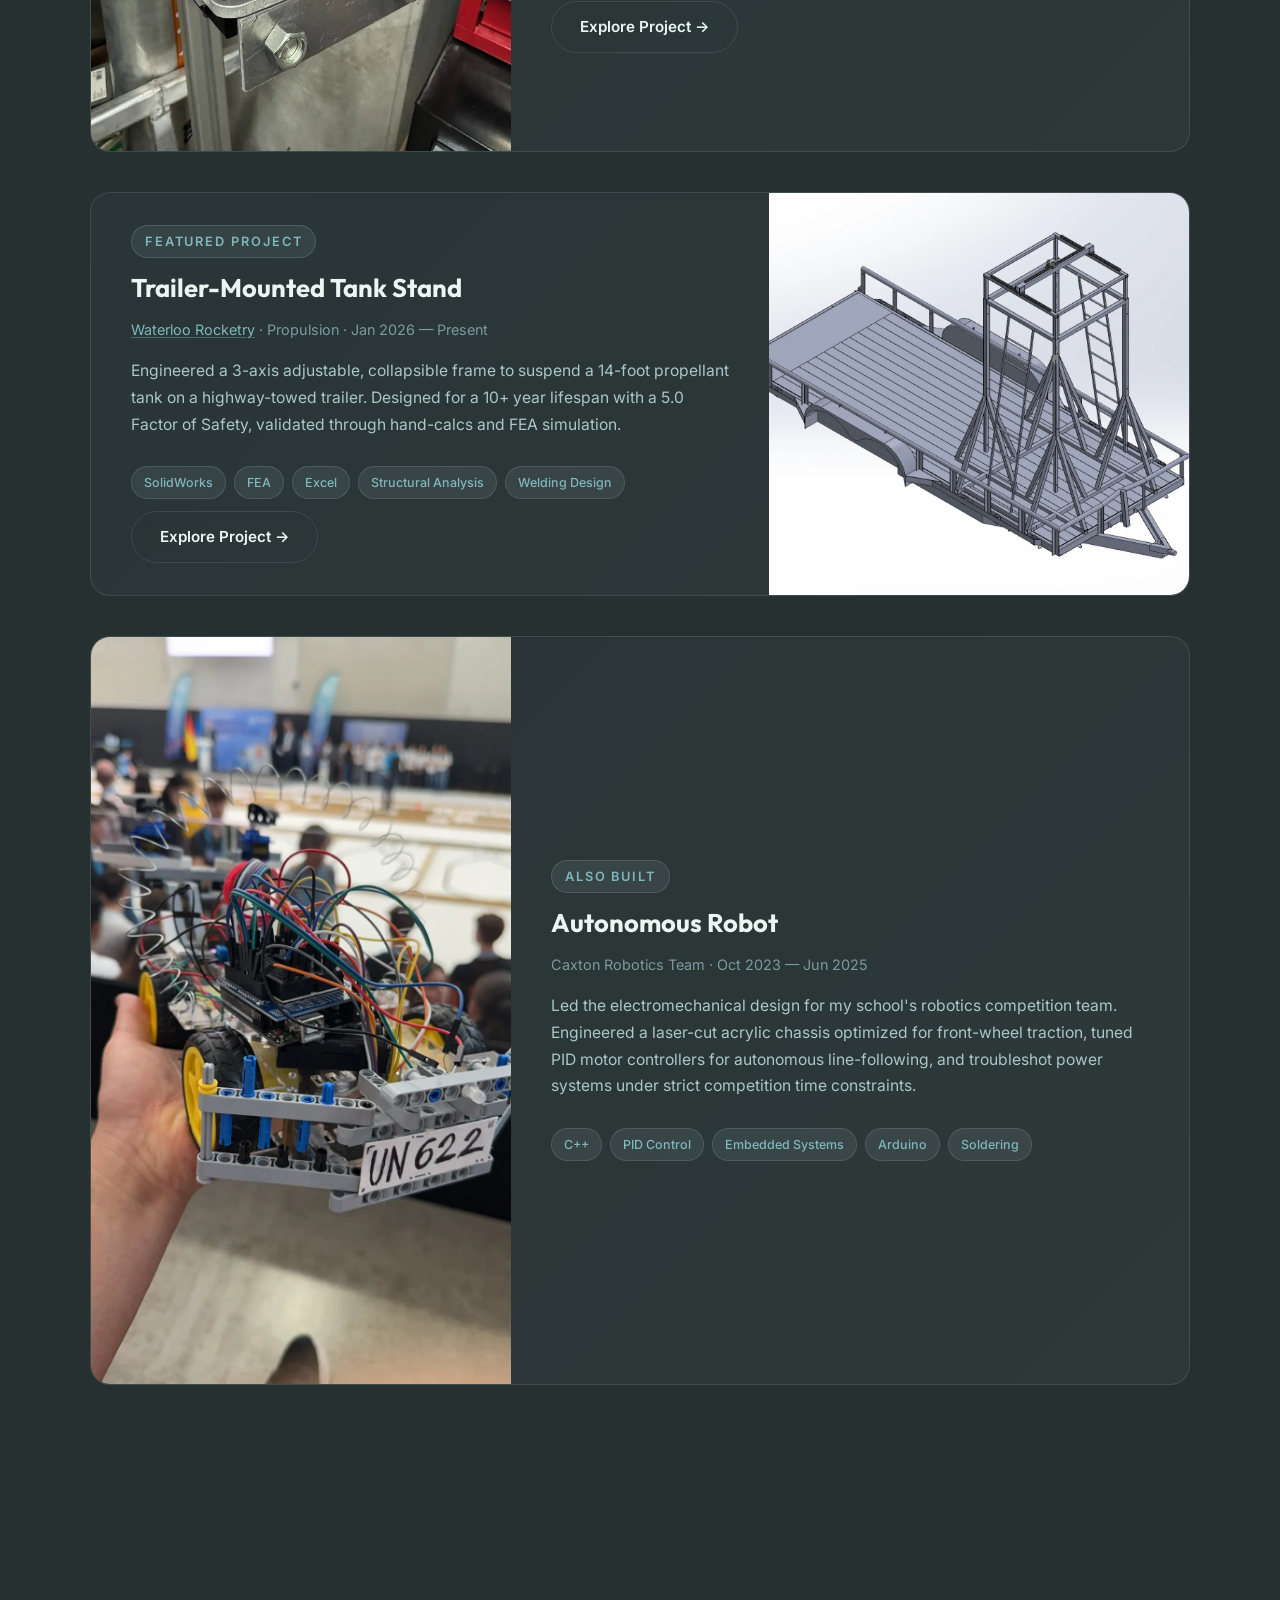
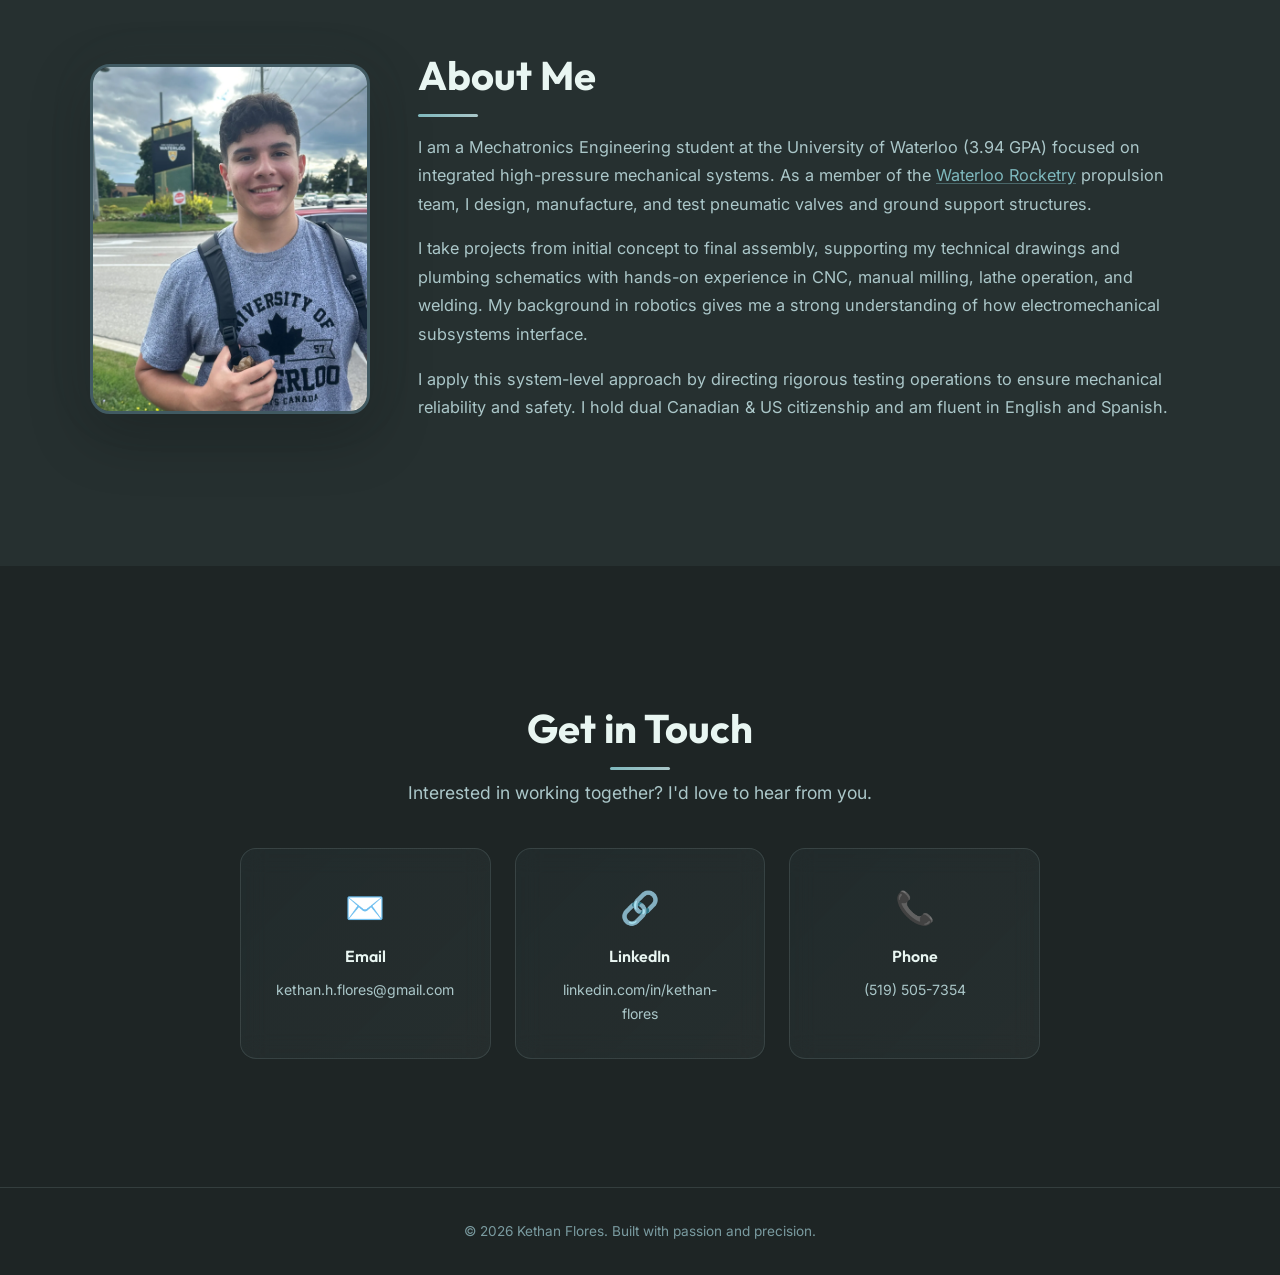
==== commit bd3deda3: "w" ====
--- a/index.html
+++ b/index.html
@@ -130,7 +130,7 @@
           </div>
           <div class="project-card__body">
             <span class="project-label">Also Built</span>
-            <h3 class="project-card__title">Autonomous Game Robot</h3>
+            <h3 class="project-card__title">Autonomous Robot</h3>
             <p class="project-card__context">Caxton Robotics Team · Oct 2023 — Jun 2025</p>
             <p class="project-card__desc">Led the electromechanical design for my school's robotics competition team.
               Engineered a laser-cut acrylic chassis optimized for front-wheel traction, tuned PID motor controllers for
@@ -140,7 +140,7 @@
               <span class="tag">PID Control</span>
               <span class="tag">Embedded Systems</span>
               <span class="tag">Arduino</span>
-              <span class="tag">Laser Cutting</span>
+              <span class="tag">Soldering</span>
             </div>
           </div>
         </div>
--- a/style.css
+++ b/style.css
@@ -278,28 +278,28 @@
   flex-wrap: wrap;
 }
 
-/* Hero portraits — overlapping dual-image composition */
+/* Hero portraits — side-by-side dual-image layout */
 .hero-portraits {
-  position: relative;
-  flex: 0 0 380px;
-  width: 380px;
-  height: 480px;
+  display: flex;
+  gap: 1.25rem;
+  align-items: flex-end;
+  flex: 0 0 auto;
 }
 
 .hero-portrait {
-  border-radius: 20px;
+  border-radius: 18px;
   overflow: hidden;
   border: 2px solid var(--color-steel);
-  box-shadow: 0 20px 60px rgba(0, 0, 0, 0.3), 0 0 80px rgba(171, 199, 201, 0.06);
-  position: absolute;
+  box-shadow: 0 16px 50px rgba(0, 0, 0, 0.3), 0 0 60px rgba(171, 199, 201, 0.06);
   transition: transform 0.5s var(--ease-out), box-shadow 0.5s var(--ease-out);
+  position: relative;
 }
 
 .hero-portrait::before {
   content: '';
   position: absolute;
   inset: -2px;
-  border-radius: 22px;
+  border-radius: 20px;
   background: var(--gradient-accent);
   z-index: -1;
   opacity: 0.25;
@@ -309,39 +309,29 @@
   width: 100%;
   height: 100%;
   object-fit: cover;
-}
-
-/* Primary — large, front-and-center face portrait */
+  display: block;
+}
+
+.hero-portrait:hover {
+  transform: translateY(-4px);
+  box-shadow: 0 20px 60px rgba(0, 0, 0, 0.35), 0 0 80px rgba(171, 199, 201, 0.1);
+}
+
+/* Primary — larger face portrait */
 .hero-portrait--primary {
-  width: 300px;
-  height: 400px;
-  top: 0;
-  left: 0;
-  z-index: 2;
-}
-
-.hero-portrait--primary:hover {
-  transform: translateY(-4px);
-  box-shadow: 0 24px 70px rgba(0, 0, 0, 0.35), 0 0 90px rgba(171, 199, 201, 0.1);
-}
-
-/* Secondary — smaller, offset behind & to the right */
+  width: 260px;
+  height: 360px;
+}
+
+/* Secondary — smaller action shot, slightly shorter for visual rhythm */
 .hero-portrait--secondary {
-  width: 200px;
-  height: 260px;
-  bottom: 0;
-  right: 0;
-  z-index: 1;
+  width: 180px;
+  height: 280px;
   border-color: rgba(65, 90, 98, 0.7);
 }
 
 .hero-portrait--secondary::before {
   opacity: 0.15;
-}
-
-.hero-portrait--secondary:hover {
-  transform: translateY(-4px);
-  box-shadow: 0 24px 70px rgba(0, 0, 0, 0.35), 0 0 60px rgba(171, 199, 201, 0.08);
 }
 
 /* Buttons */
@@ -667,6 +657,13 @@
   grid-template-columns: repeat(auto-fill, minmax(300px, 1fr));
 }
 
+/* 2-column gallery — bigger thumbnails, exactly 2 per row */
+.showcase-gallery--2col {
+  grid-template-columns: repeat(2, 1fr);
+  gap: 1.5rem;
+  max-width: 900px;
+}
+
 /* Centered gallery — for manufacturing images */
 .showcase-gallery--centered {
   display: grid;
@@ -1021,20 +1018,17 @@
   }
 
   .hero-portraits {
-    flex: 0 0 auto;
-    width: 300px;
-    height: 360px;
-    margin: 0 auto;
+    justify-content: center;
   }
 
   .hero-portrait--primary {
-    width: 220px;
-    height: 290px;
+    width: 200px;
+    height: 270px;
   }
 
   .hero-portrait--secondary {
-    width: 150px;
-    height: 200px;
+    width: 140px;
+    height: 210px;
   }
 
   .hero-sub {
@@ -1095,6 +1089,10 @@
   .showcase-gallery--centered {
     grid-template-columns: 1fr;
     max-width: 400px;
+  }
+
+  .showcase-gallery--2col {
+    grid-template-columns: 1fr;
   }
 
   .gallery-item img {
